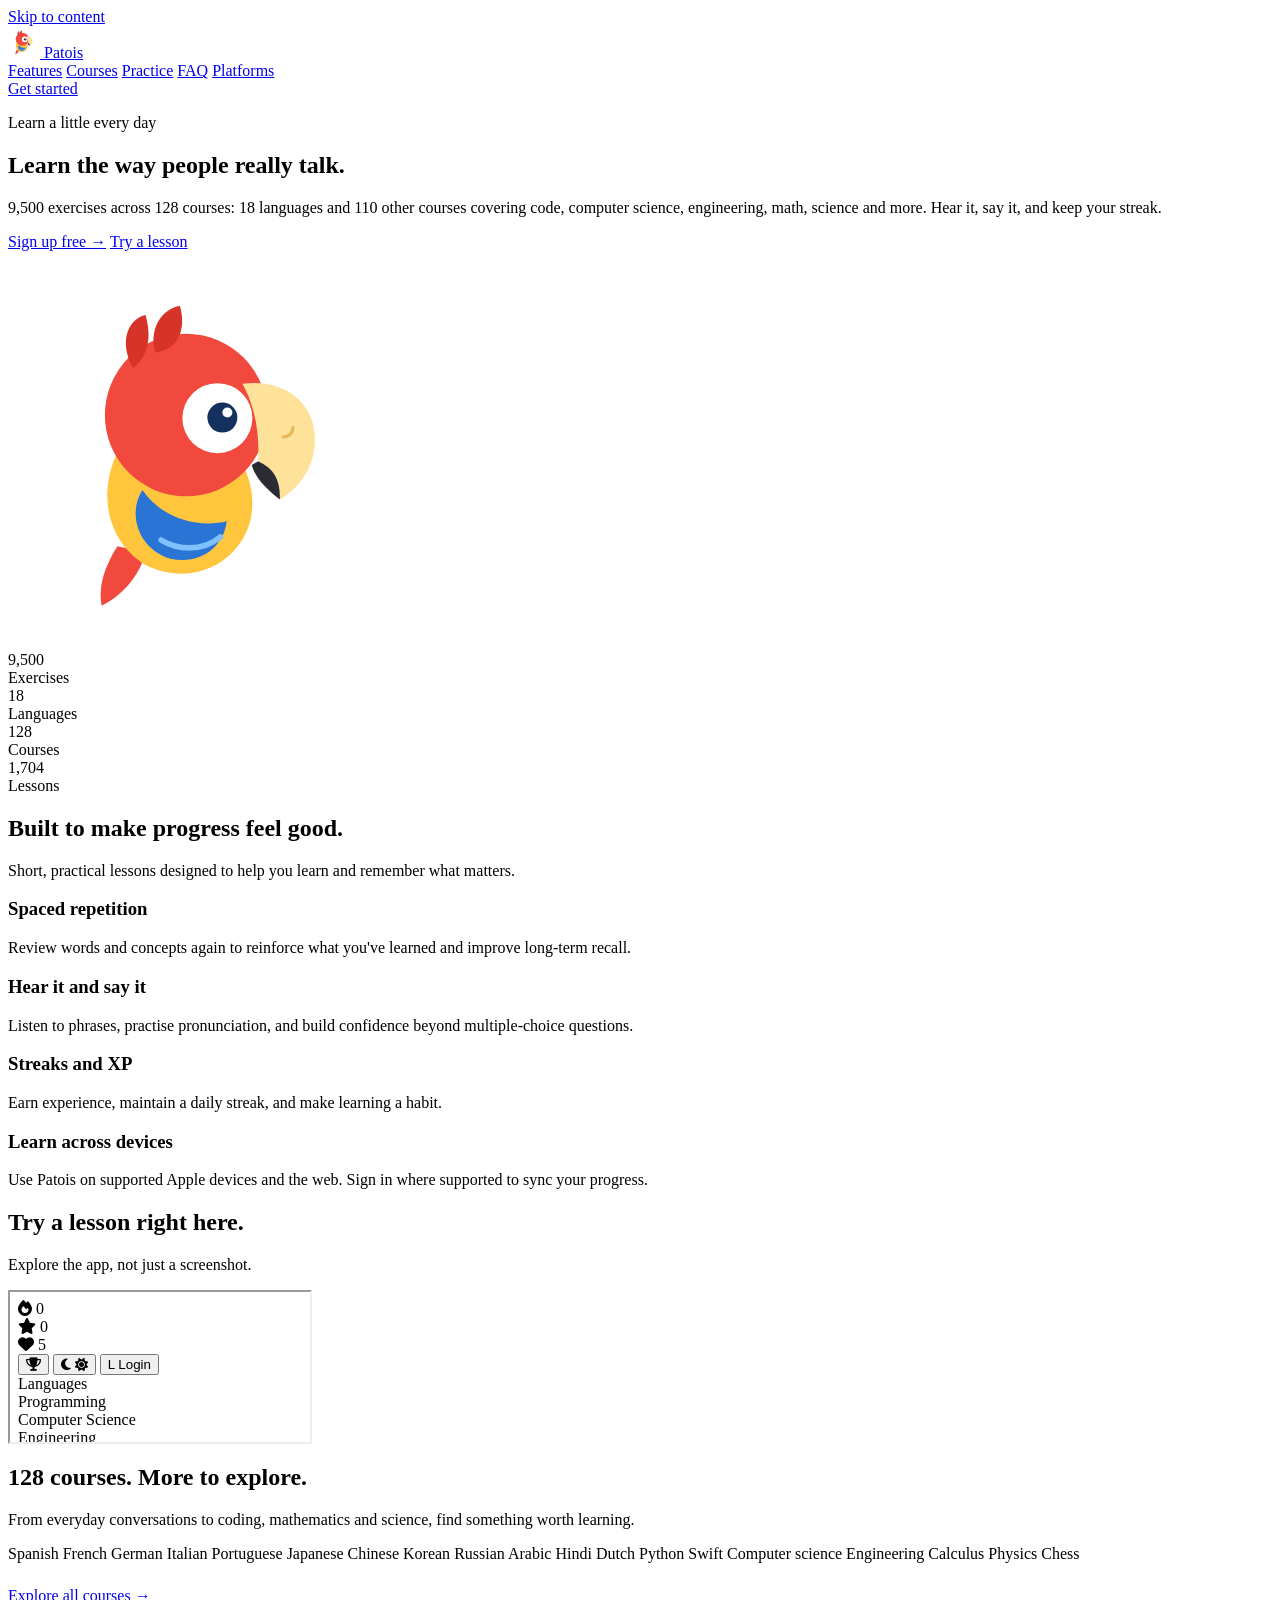
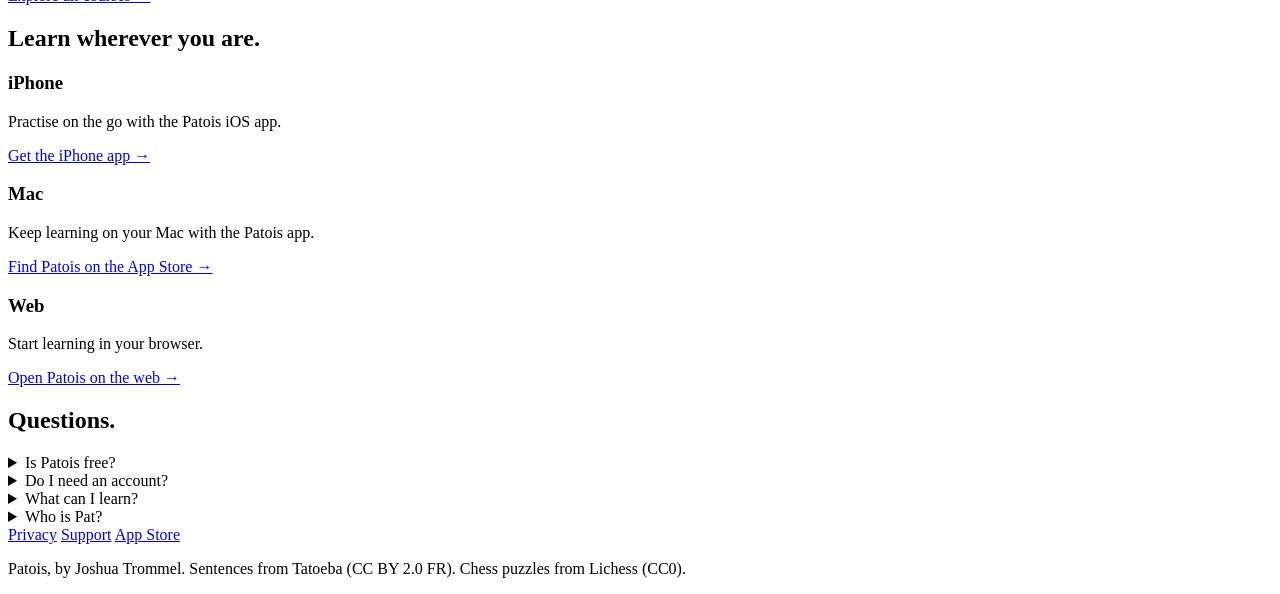
==== index.html @ f5edba98 "Merge branch 'main' into fix/landing-course-count" ====
<body>
<a href="#main" class="skip-link">Skip to content</a>

<header>
  <div class="wrap bar">
    <a class="logo" href="/" aria-label="Patois home">
      <img src="/assets/pat.svg" alt="" width="32" height="32">
      Patois
    </a>

    <nav aria-label="Main navigation">
      <a href="#features">Features</a>
      <a href="#courses">Courses</a>
      <a href="#try">Practice</a>
      <a href="#faq">FAQ</a>
      <a href="#platforms">Platforms</a>
    </nav>

    <a class="btn primary" href="/app/">Get started</a>
  </div>
</header>

<main class="wrap">
  <section class="hero" id="main" tabindex="-1">
    <div>
      <p class="eyebrow">Learn a little every day</p>
      <h1>Learn the way people really talk.</h1>
      <p class="lead">
        9,500 exercises across 128 courses: 18 languages and
        110 other courses covering code, computer science,
        engineering, math, science and more.
        Hear it, say it, and keep your streak.
      </p>

      <div class="actions">
        <a class="btn primary" href="/app/">Sign up free &rarr;</a>
        <a class="btn ghost" href="#try">Try a lesson</a>
      </div>
    </div>

    <img
      class="pat"
      src="/assets/pat.svg"
      alt="Pat, the Patois macaw"
      width="400"
      height="400"
      fetchpriority="high"
    >
  </section>

  <section class="stats" aria-label="Patois by the numbers">
    <div class="stat">
      <div class="stat-num">9,500</div>
      <div class="stat-label">Exercises</div>
    </div>
    <div class="stat">
      <div class="stat-num">18</div>
      <div class="stat-label">Languages</div>
    </div>
    <div class="stat">
      <div class="stat-num">128</div>
      <div class="stat-label">Courses</div>
    </div>
    <div class="stat">
      <div class="stat-num">1,704</div>
      <div class="stat-label">Lessons</div>
    </div>
  </section>

  <section id="features">
    <h2>Built to make progress feel good.</h2>
    <p class="lead">
      Short, practical lessons designed to help you learn
      and remember what matters.
    </p>

    <div class="grid">
      <article class="card">
        <h3>Spaced repetition</h3>
        <p>
          Review words and concepts again to reinforce what
          you've learned and improve long-term recall.
        </p>
      </article>

      <article class="card">
        <h3>Hear it and say it</h3>
        <p>
          Listen to phrases, practise pronunciation, and
          build confidence beyond multiple-choice questions.
        </p>
      </article>

      <article class="card">
        <h3>Streaks and XP</h3>
        <p>
          Earn experience, maintain a daily streak, and
          make learning a habit.
        </p>
      </article>

      <article class="card">
        <h3>Learn across devices</h3>
        <p>
          Use Patois on supported Apple devices and the web.
          Sign in where supported to sync your progress.
        </p>
      </article>
    </div>
  </section>

  <section id="try">
    <h2>Try a lesson right here.</h2>
    <p class="lead">Explore the app, not just a screenshot.</p>

    <div class="app">
      <iframe
        src="/app/?embed"
        title="Interactive Patois app demo"
        loading="lazy"
      ></iframe>
    </div>
  </section>

  <section id="courses">
    <h2>128 courses. More to explore.</h2>
    <p class="lead">
      From everyday conversations to coding, mathematics
      and science, find something worth learning.
    </p>

    <div class="tags">
      <span>Spanish</span>
      <span>French</span>
      <span>German</span>
      <span>Italian</span>
      <span>Portuguese</span>
      <span>Japanese</span>
      <span>Chinese</span>
      <span>Korean</span>
      <span>Russian</span>
      <span>Arabic</span>
      <span>Hindi</span>
      <span>Dutch</span>
      <span>Python</span>
      <span>Swift</span>
      <span>Computer science</span>
      <span>Engineering</span>
      <span>Calculus</span>
      <span>Physics</span>
      <span>Chess</span>
    </div>

    <p style="margin-top: 24px">
      <a class="btn primary" href="/app/">Explore all courses &rarr;</a>
    </p>
  </section>

  <section id="platforms">
    <h2>Learn wherever you are.</h2>
    <div class="grid">
      <article class="card">
        <h3>iPhone</h3>
        <p>Practise on the go with the Patois iOS app.</p>
        <p style="margin-top: 12px">
          <a href="https://apps.apple.com/app/id6783501611">
            Get the iPhone app &rarr;
          </a>
        </p>
      </article>

      <article class="card">
        <h3>Mac</h3>
        <p>Keep learning on your Mac with the Patois app.</p>
        <p style="margin-top: 12px">
          <a href="https://apps.apple.com/app/id6783501611">
            Find Patois on the App Store &rarr;
          </a>
        </p>
      </article>

      <article class="card">
        <h3>Web</h3>
        <p>Start learning in your browser.</p>
        <p style="margin-top: 12px">
          <a href="/app/">Open Patois on the web &rarr;</a>
        </p>
      </article>
    </div>
  </section>

  <section id="faq">
    <h2>Questions.</h2>

    <details>
      <summary>Is Patois free?</summary>
      <p>
        Patois is presented as free to use. Check the app
        for current account and feature requirements.
      </p>
    </details>

    <details>
      <summary>Do I need an account?</summary>
      <p>
        Account requirements can differ between the web and
        native apps. Open your preferred version to get started.
      </p>
    </details>

    <details>
      <summary>What can I learn?</summary>
      <p>
        Patois offers language learning alongside courses
        in areas such as programming, computer science,
        engineering, mathematics and science.
      </p>
    </details>

    <details>
      <summary>Who is Pat?</summary>
      <p>
        Pat is the Patois macaw, the friendly mascot that
        accompanies your learning journey.
      </p>
    </details>
  </section>
</main>

<footer>
  <div class="wrap">
    <a href="/privacy.html">Privacy</a>
    <a href="/support.html">Support</a>
    <a href="https://apps.apple.com/app/id6783501611">App Store</a>

    <p>
      Patois, by Joshua Trommel. Sentences from Tatoeba
      (CC BY 2.0 FR). Chess puzzles from Lichess (CC0).
    </p>
  </div>
</footer>
</body>
</html>
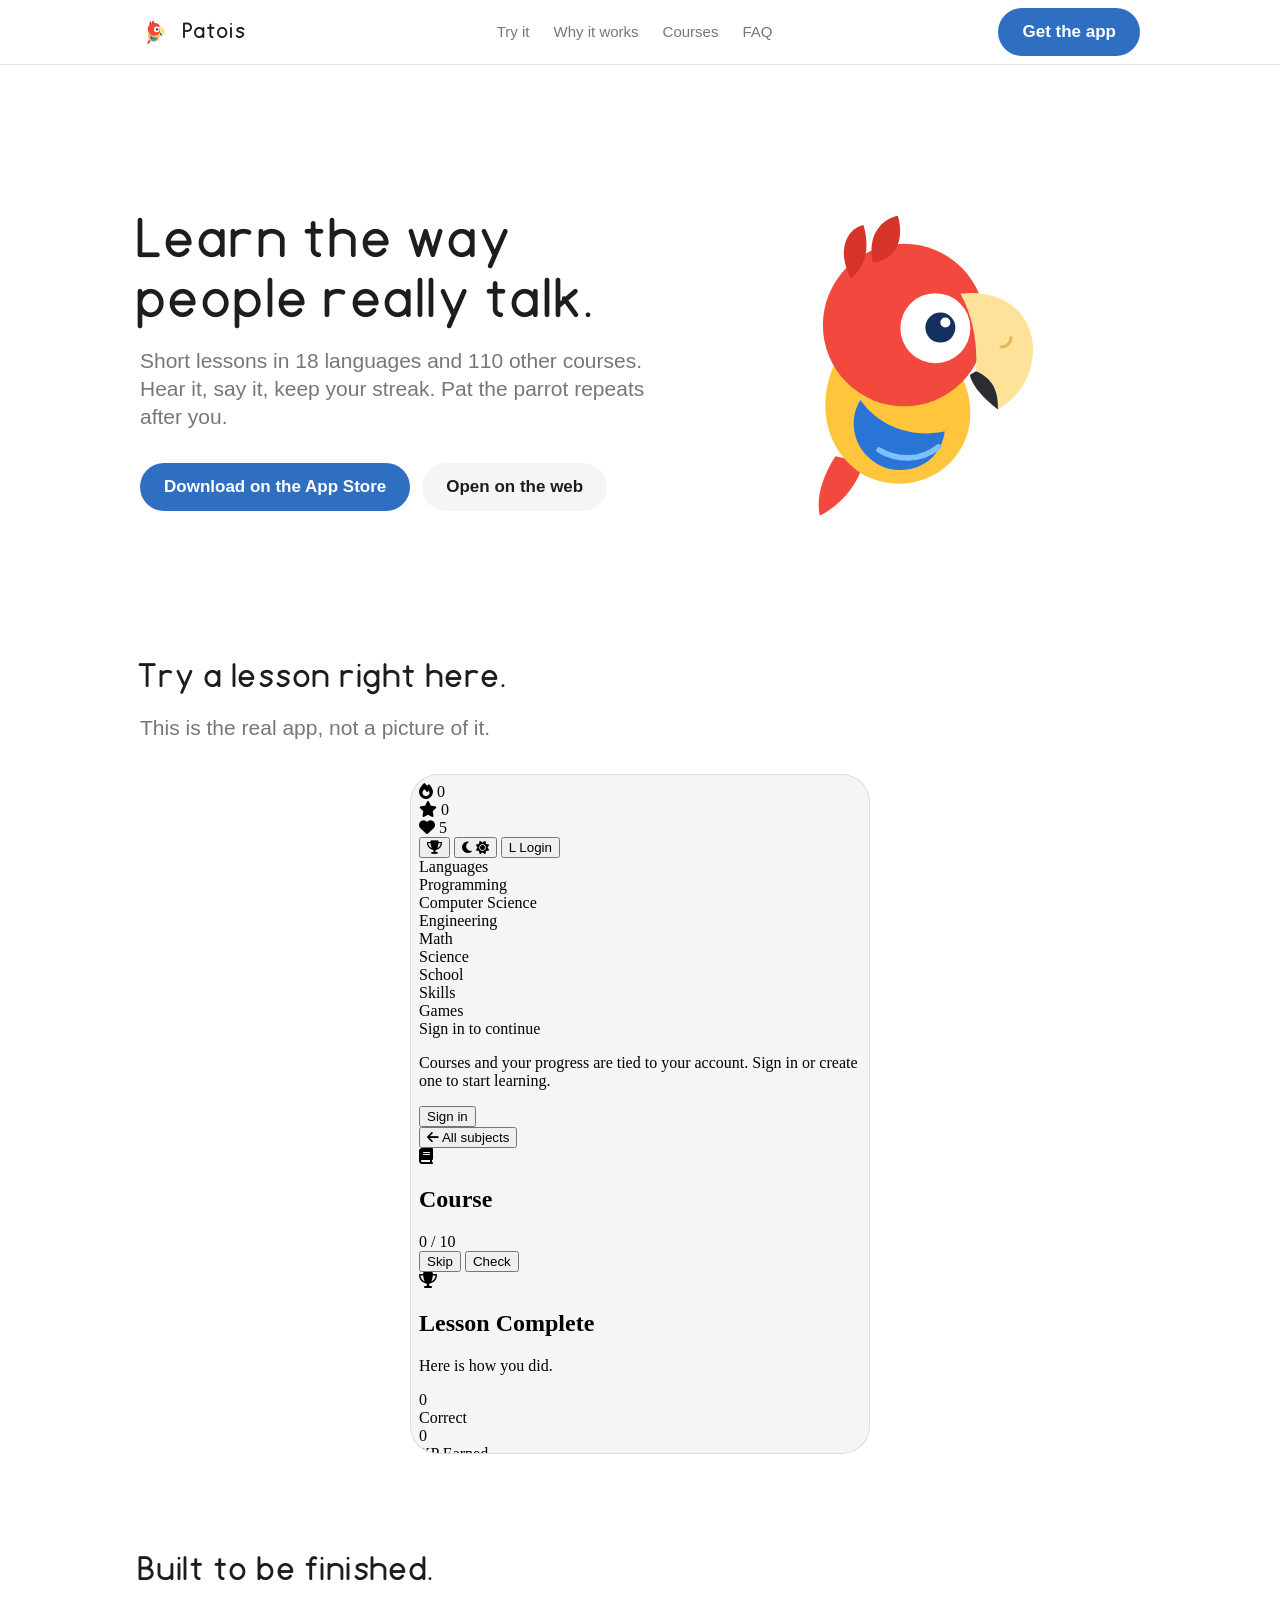
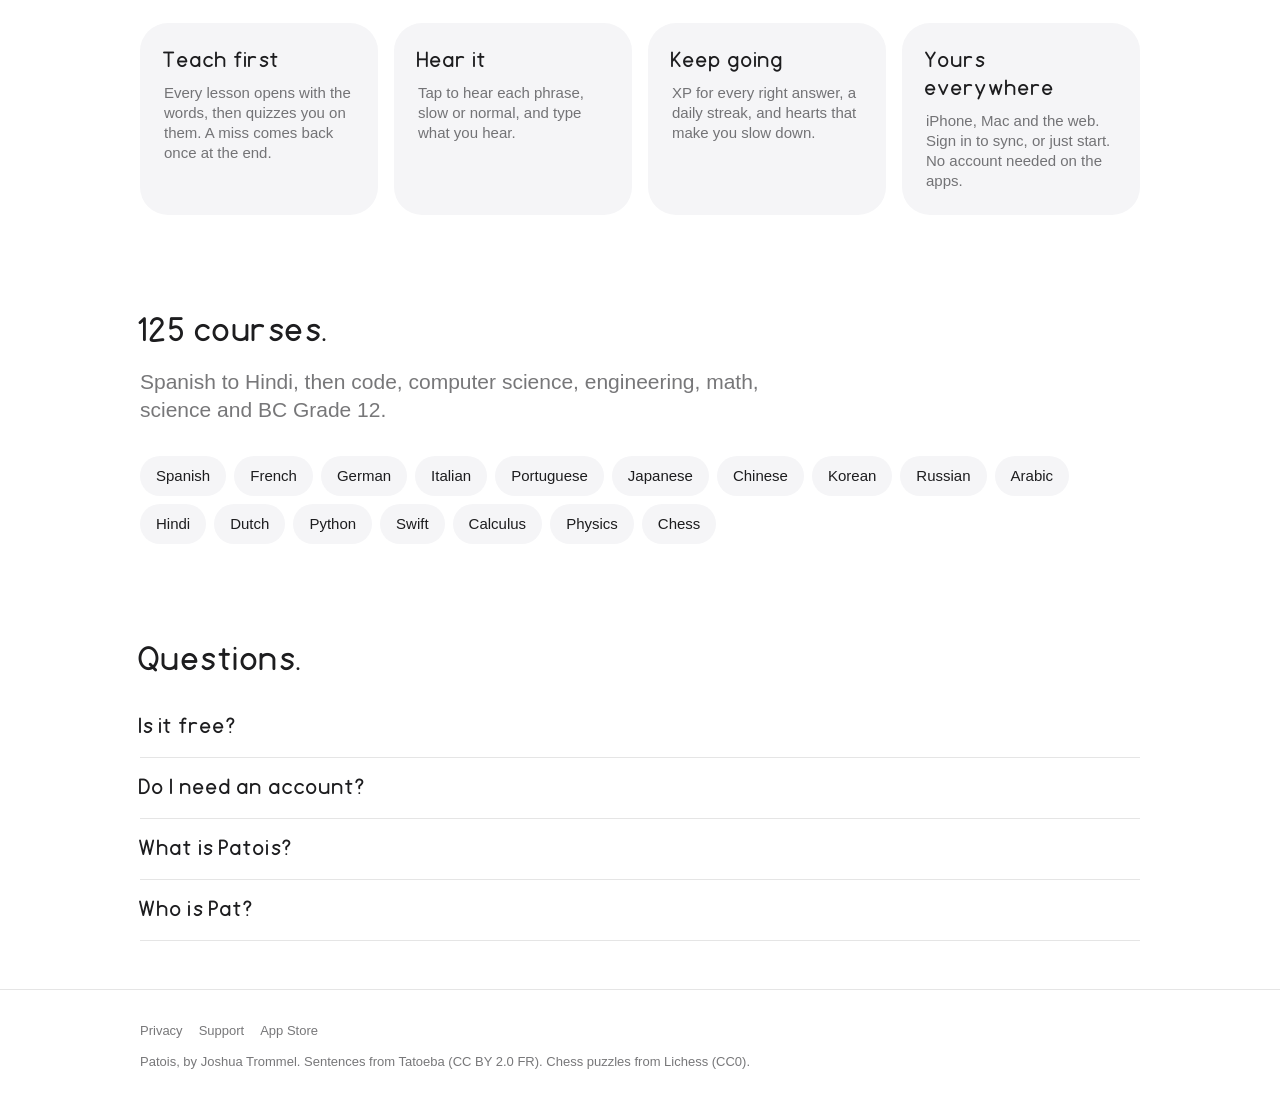
==== commit 5e974790: "Use the measured course count (125) on the landing and docs Co-Authored-By: Claude Opus 5.5 <noreply" ====
--- a/index.html
+++ b/index.html
@@ -1,244 +1,120 @@
-
+<!doctype html>
+<html lang="en">
+<head>
+<meta charset="utf-8">
+<meta name="viewport" content="width=device-width, initial-scale=1">
+<title>Patois: learn the way people really talk</title>
+<meta name="description" content="Short lessons in 18 languages and 110 other courses. Hear it, say it, keep your streak. Free on iPhone, Mac and the web.">
+<meta property="og:title" content="Patois">
+<meta property="og:description" content="Learn the way people really talk. Free on iPhone, Mac and the web.">
+<meta property="og:image" content="https://patois.jaybulb.com/assets/og-image.jpg">
+<link rel="icon" href="/assets/pat.svg">
+<link rel="apple-touch-icon" href="/apple-touch-icon.png">
+<link rel="manifest" href="/manifest.json">
+<link rel="preload" href="/assets/fonts/PatoisSans-Regular.otf" as="font" type="font/otf" crossorigin>
+<style>
+@font-face { font-family: "Patois Sans"; src: url("/assets/fonts/PatoisSans-Regular.otf") format("opentype"); font-display: swap; }
+:root {
+  --accent: #2E6FC2; --accent-soft: #6FB0F0;
+  --bg: #fff; --surface: #f5f5f7; --text: #1d1d1f; --muted: rgba(29,29,31,.6); --line: rgba(0,0,0,.1);
+  --s1: 4px; --s2: 8px; --s3: 12px; --s4: 16px; --s5: 24px; --s6: 32px; --s7: 48px; --s8: 96px;
+  --display: "Patois Sans", -apple-system, BlinkMacSystemFont, "SF Pro Text", Lato, "Helvetica Neue", Helvetica, Arial, sans-serif;
+  --body: -apple-system, BlinkMacSystemFont, "SF Pro Text", Lato, "Helvetica Neue", Helvetica, Arial, sans-serif;
+}
+@media (prefers-color-scheme: dark) { :root { --bg: #000; --surface: #1c1c1e; --text: #f5f5f7; --muted: rgba(245,245,247,.6); --line: rgba(255,255,255,.14); --accent: #6FB0F0; } }
+* { box-sizing: border-box; }
+html { scroll-behavior: smooth; }
+body { margin: 0; background: var(--bg); color: var(--text); font: 17px/24px var(--body); -webkit-font-smoothing: antialiased; }
+a { color: var(--accent); text-decoration: none; }
+.wrap { max-width: 1040px; margin: 0 auto; padding: 0 20px; }
+header { position: sticky; top: 0; z-index: 5; background: color-mix(in srgb, var(--bg) 82%, transparent); backdrop-filter: blur(20px) saturate(180%); border-bottom: 1px solid var(--line); }
+.bar { display: flex; align-items: center; justify-content: space-between; height: 64px; }
+.logo { letter-spacing: -.04em; display: flex; align-items: center; gap: var(--s3); font: 22px/28px var(--display); color: var(--text); }
+.logo img { width: 32px; height: 32px; }
+nav a { color: var(--muted); margin-left: var(--s5); font-size: 15px; }
+.btn { display: inline-flex; align-items: center; justify-content: center; height: 48px; padding: 0 var(--s5); border-radius: 999px; font-weight: 600; transition: transform .2s ease, background .2s ease; }
+.btn:hover { transform: translateY(-1px); }
+.btn.primary { background: var(--accent); color: #fff; }
+.btn.ghost { background: var(--surface); color: var(--text); }
+.hero { display: grid; grid-template-columns: minmax(0,1.1fr) minmax(0,.9fr); gap: var(--s7); align-items: center; padding: var(--s8) 0 var(--s7); }
+h1 { font: 56px/60px var(--display); letter-spacing: -.045em; margin: 0 0 var(--s4); }
+h2 { font: 34px/41px var(--display); letter-spacing: -.045em; margin: 0 0 var(--s4); }
+.lead { font-size: 21px; line-height: 28px; color: var(--muted); margin: 0 0 var(--s6); max-width: 30em; }
+.actions { display: flex; gap: var(--s3); flex-wrap: wrap; }
+.pat { width: 100%; max-width: 400px; justify-self: center; animation: bob 4s ease-in-out infinite; }
+@keyframes bob { 50% { transform: translateY(-12px) rotate(-2deg); } }
+section { padding: var(--s7) 0; }
+.app { width: 100%; background: var(--surface); border-radius: 28px; overflow: hidden; height: 680px; max-width: 460px; margin: var(--s6) auto 0; border: 1px solid var(--line); }
+.app iframe { width: 100%; height: 100%; border: 0; display: block; }
+.grid { display: grid; grid-template-columns: repeat(auto-fit, minmax(220px, 1fr)); gap: var(--s4); margin-top: var(--s6); }
+.card { background: var(--surface); border-radius: 28px; padding: var(--s5); }
+.card h3 { font: 22px/28px var(--display); letter-spacing: -.04em; margin: 0 0 var(--s2); }
+.card p { margin: 0; color: var(--muted); font-size: 15px; line-height: 20px; }
+.tags { display: flex; flex-wrap: wrap; gap: var(--s2); margin-top: var(--s5); }
+.tags span { background: var(--surface); border-radius: 999px; padding: var(--s2) var(--s4); font-size: 15px; }
+details { border-bottom: 1px solid var(--line); padding: var(--s4) 0; }
+summary { cursor: pointer; font: 22px/28px var(--display); letter-spacing: -.04em; list-style: none; }
+details p { color: var(--muted); margin: var(--s2) 0 0; }
+footer { border-top: 1px solid var(--line); padding: var(--s6) 0; color: var(--muted); font-size: 13px; line-height: 18px; }
+footer a { color: var(--muted); margin-right: var(--s4); }
+@media (max-width: 760px) { .hero { grid-template-columns: minmax(0,1fr); padding-top: var(--s7); } h1 { font-size: 40px; line-height: 44px; } nav { display: none; } .pat { max-width: 200px; order: -1; margin: -16px auto -32px; } .hero { padding-top: var(--s5); gap: var(--s4); } }
+@media (prefers-reduced-motion: reduce) { .pat { animation: none; } .btn { transition: none; } }
+</style>
+</head>
 <body>
-<a href="#main" class="skip-link">Skip to content</a>
-
-<header>
-  <div class="wrap bar">
-    <a class="logo" href="/" aria-label="Patois home">
-      <img src="/assets/pat.svg" alt="" width="32" height="32">
-      Patois
-    </a>
-
-    <nav aria-label="Main navigation">
-      <a href="#features">Features</a>
-      <a href="#courses">Courses</a>
-      <a href="#try">Practice</a>
-      <a href="#faq">FAQ</a>
-      <a href="#platforms">Platforms</a>
-    </nav>
-
-    <a class="btn primary" href="/app/">Get started</a>
-  </div>
-</header>
+<header><div class="wrap bar">
+  <a class="logo" href="/"><img src="/assets/pat.svg" alt="" width="32" height="32">Patois</a>
+  <nav><a href="#try">Try it</a><a href="#why">Why it works</a><a href="#courses">Courses</a><a href="#faq">FAQ</a></nav>
+  <a class="btn primary" href="https://apps.apple.com/app/id6783501611">Get the app</a>
+</div></header>
 
 <main class="wrap">
-  <section class="hero" id="main" tabindex="-1">
+  <div class="hero">
     <div>
-      <p class="eyebrow">Learn a little every day</p>
       <h1>Learn the way people really talk.</h1>
-      <p class="lead">
-        9,500 exercises across 128 courses: 18 languages and
-        110 other courses covering code, computer science,
-        engineering, math, science and more.
-        Hear it, say it, and keep your streak.
-      </p>
-
+      <p class="lead">Short lessons in 18 languages and 110 other courses. Hear it, say it, keep your streak. Pat the parrot repeats after you.</p>
       <div class="actions">
-        <a class="btn primary" href="/app/">Sign up free &rarr;</a>
-        <a class="btn ghost" href="#try">Try a lesson</a>
+        <a class="btn primary" href="https://apps.apple.com/app/id6783501611">Download on the App Store</a>
+        <a class="btn ghost" href="/app/">Open on the web</a>
       </div>
     </div>
-
-    <img
-      class="pat"
-      src="/assets/pat.svg"
-      alt="Pat, the Patois macaw"
-      width="400"
-      height="400"
-      fetchpriority="high"
-    >
-  </section>
-
-  <section class="stats" aria-label="Patois by the numbers">
-    <div class="stat">
-      <div class="stat-num">9,500</div>
-      <div class="stat-label">Exercises</div>
-    </div>
-    <div class="stat">
-      <div class="stat-num">18</div>
-      <div class="stat-label">Languages</div>
-    </div>
-    <div class="stat">
-      <div class="stat-num">128</div>
-      <div class="stat-label">Courses</div>
-    </div>
-    <div class="stat">
-      <div class="stat-num">1,704</div>
-      <div class="stat-label">Lessons</div>
-    </div>
-  </section>
-
-  <section id="features">
-    <h2>Built to make progress feel good.</h2>
-    <p class="lead">
-      Short, practical lessons designed to help you learn
-      and remember what matters.
-    </p>
-
-    <div class="grid">
-      <article class="card">
-        <h3>Spaced repetition</h3>
-        <p>
-          Review words and concepts again to reinforce what
-          you've learned and improve long-term recall.
-        </p>
-      </article>
-
-      <article class="card">
-        <h3>Hear it and say it</h3>
-        <p>
-          Listen to phrases, practise pronunciation, and
-          build confidence beyond multiple-choice questions.
-        </p>
-      </article>
-
-      <article class="card">
-        <h3>Streaks and XP</h3>
-        <p>
-          Earn experience, maintain a daily streak, and
-          make learning a habit.
-        </p>
-      </article>
-
-      <article class="card">
-        <h3>Learn across devices</h3>
-        <p>
-          Use Patois on supported Apple devices and the web.
-          Sign in where supported to sync your progress.
-        </p>
-      </article>
-    </div>
-  </section>
+    <img class="pat" src="/assets/pat.svg" alt="Pat, the Patois macaw" width="400" height="400">
+  </div>
 
   <section id="try">
     <h2>Try a lesson right here.</h2>
-    <p class="lead">Explore the app, not just a screenshot.</p>
+    <p class="lead">This is the real app, not a picture of it.</p>
+    <div class="app"><iframe src="/app/?embed" title="Patois app" loading="lazy"></iframe></div>
+  </section>
 
-    <div class="app">
-      <iframe
-        src="/app/?embed"
-        title="Interactive Patois app demo"
-        loading="lazy"
-      ></iframe>
+  <section id="why">
+    <h2>Built to be finished.</h2>
+    <div class="grid">
+      <div class="card"><h3>Teach first</h3><p>Every lesson opens with the words, then quizzes you on them. A miss comes back once at the end.</p></div>
+      <div class="card"><h3>Hear it</h3><p>Tap to hear each phrase, slow or normal, and type what you hear.</p></div>
+      <div class="card"><h3>Keep going</h3><p>XP for every right answer, a daily streak, and hearts that make you slow down.</p></div>
+      <div class="card"><h3>Yours everywhere</h3><p>iPhone, Mac and the web. Sign in to sync, or just start. No account needed on the apps.</p></div>
     </div>
   </section>
 
   <section id="courses">
-    <h2>128 courses. More to explore.</h2>
-    <p class="lead">
-      From everyday conversations to coding, mathematics
-      and science, find something worth learning.
-    </p>
-
-    <div class="tags">
-      <span>Spanish</span>
-      <span>French</span>
-      <span>German</span>
-      <span>Italian</span>
-      <span>Portuguese</span>
-      <span>Japanese</span>
-      <span>Chinese</span>
-      <span>Korean</span>
-      <span>Russian</span>
-      <span>Arabic</span>
-      <span>Hindi</span>
-      <span>Dutch</span>
-      <span>Python</span>
-      <span>Swift</span>
-      <span>Computer science</span>
-      <span>Engineering</span>
-      <span>Calculus</span>
-      <span>Physics</span>
-      <span>Chess</span>
-    </div>
-
-    <p style="margin-top: 24px">
-      <a class="btn primary" href="/app/">Explore all courses &rarr;</a>
-    </p>
-  </section>
-
-  <section id="platforms">
-    <h2>Learn wherever you are.</h2>
-    <div class="grid">
-      <article class="card">
-        <h3>iPhone</h3>
-        <p>Practise on the go with the Patois iOS app.</p>
-        <p style="margin-top: 12px">
-          <a href="https://apps.apple.com/app/id6783501611">
-            Get the iPhone app &rarr;
-          </a>
-        </p>
-      </article>
-
-      <article class="card">
-        <h3>Mac</h3>
-        <p>Keep learning on your Mac with the Patois app.</p>
-        <p style="margin-top: 12px">
-          <a href="https://apps.apple.com/app/id6783501611">
-            Find Patois on the App Store &rarr;
-          </a>
-        </p>
-      </article>
-
-      <article class="card">
-        <h3>Web</h3>
-        <p>Start learning in your browser.</p>
-        <p style="margin-top: 12px">
-          <a href="/app/">Open Patois on the web &rarr;</a>
-        </p>
-      </article>
-    </div>
+    <h2>125 courses.</h2>
+    <p class="lead">Spanish to Hindi, then code, computer science, engineering, math, science and BC Grade 12.</p>
+    <div class="tags"><span>Spanish</span><span>French</span><span>German</span><span>Italian</span><span>Portuguese</span><span>Japanese</span><span>Chinese</span><span>Korean</span><span>Russian</span><span>Arabic</span><span>Hindi</span><span>Dutch</span><span>Python</span><span>Swift</span><span>Calculus</span><span>Physics</span><span>Chess</span></div>
   </section>
 
   <section id="faq">
     <h2>Questions.</h2>
-
-    <details>
-      <summary>Is Patois free?</summary>
-      <p>
-        Patois is presented as free to use. Check the app
-        for current account and feature requirements.
-      </p>
-    </details>
-
-    <details>
-      <summary>Do I need an account?</summary>
-      <p>
-        Account requirements can differ between the web and
-        native apps. Open your preferred version to get started.
-      </p>
-    </details>
-
-    <details>
-      <summary>What can I learn?</summary>
-      <p>
-        Patois offers language learning alongside courses
-        in areas such as programming, computer science,
-        engineering, mathematics and science.
-      </p>
-    </details>
-
-    <details>
-      <summary>Who is Pat?</summary>
-      <p>
-        Pat is the Patois macaw, the friendly mascot that
-        accompanies your learning journey.
-      </p>
-    </details>
+    <details><summary>Is it free?</summary><p>Yes. An account keeps your streak, XP and review queue in sync across devices.</p></details>
+    <details><summary>Do I need an account?</summary><p>Not on iPhone or Mac. The web app asks you to sign in with email, Apple or Google.</p></details>
+    <details><summary>What is Patois?</summary><p>The way a place really talks at home, rather than the textbook version. That is how the lessons are written.</p></details>
+    <details><summary>Who is Pat?</summary><p>A scarlet macaw. Parrots learn by repeating what they hear, and so do you.</p></details>
   </section>
 </main>
 
-<footer>
-  <div class="wrap">
-    <a href="/privacy.html">Privacy</a>
-    <a href="/support.html">Support</a>
-    <a href="https://apps.apple.com/app/id6783501611">App Store</a>
-
-    <p>
-      Patois, by Joshua Trommel. Sentences from Tatoeba
-      (CC BY 2.0 FR). Chess puzzles from Lichess (CC0).
-    </p>
-  </div>
-</footer>
+<footer><div class="wrap">
+  <a href="/privacy.html">Privacy</a><a href="/support.html">Support</a><a href="https://apps.apple.com/app/id6783501611">App Store</a>
+  <p>Patois, by Joshua Trommel. Sentences from Tatoeba (CC BY 2.0 FR). Chess puzzles from Lichess (CC0).</p>
+</div></footer>
 </body>
 </html>
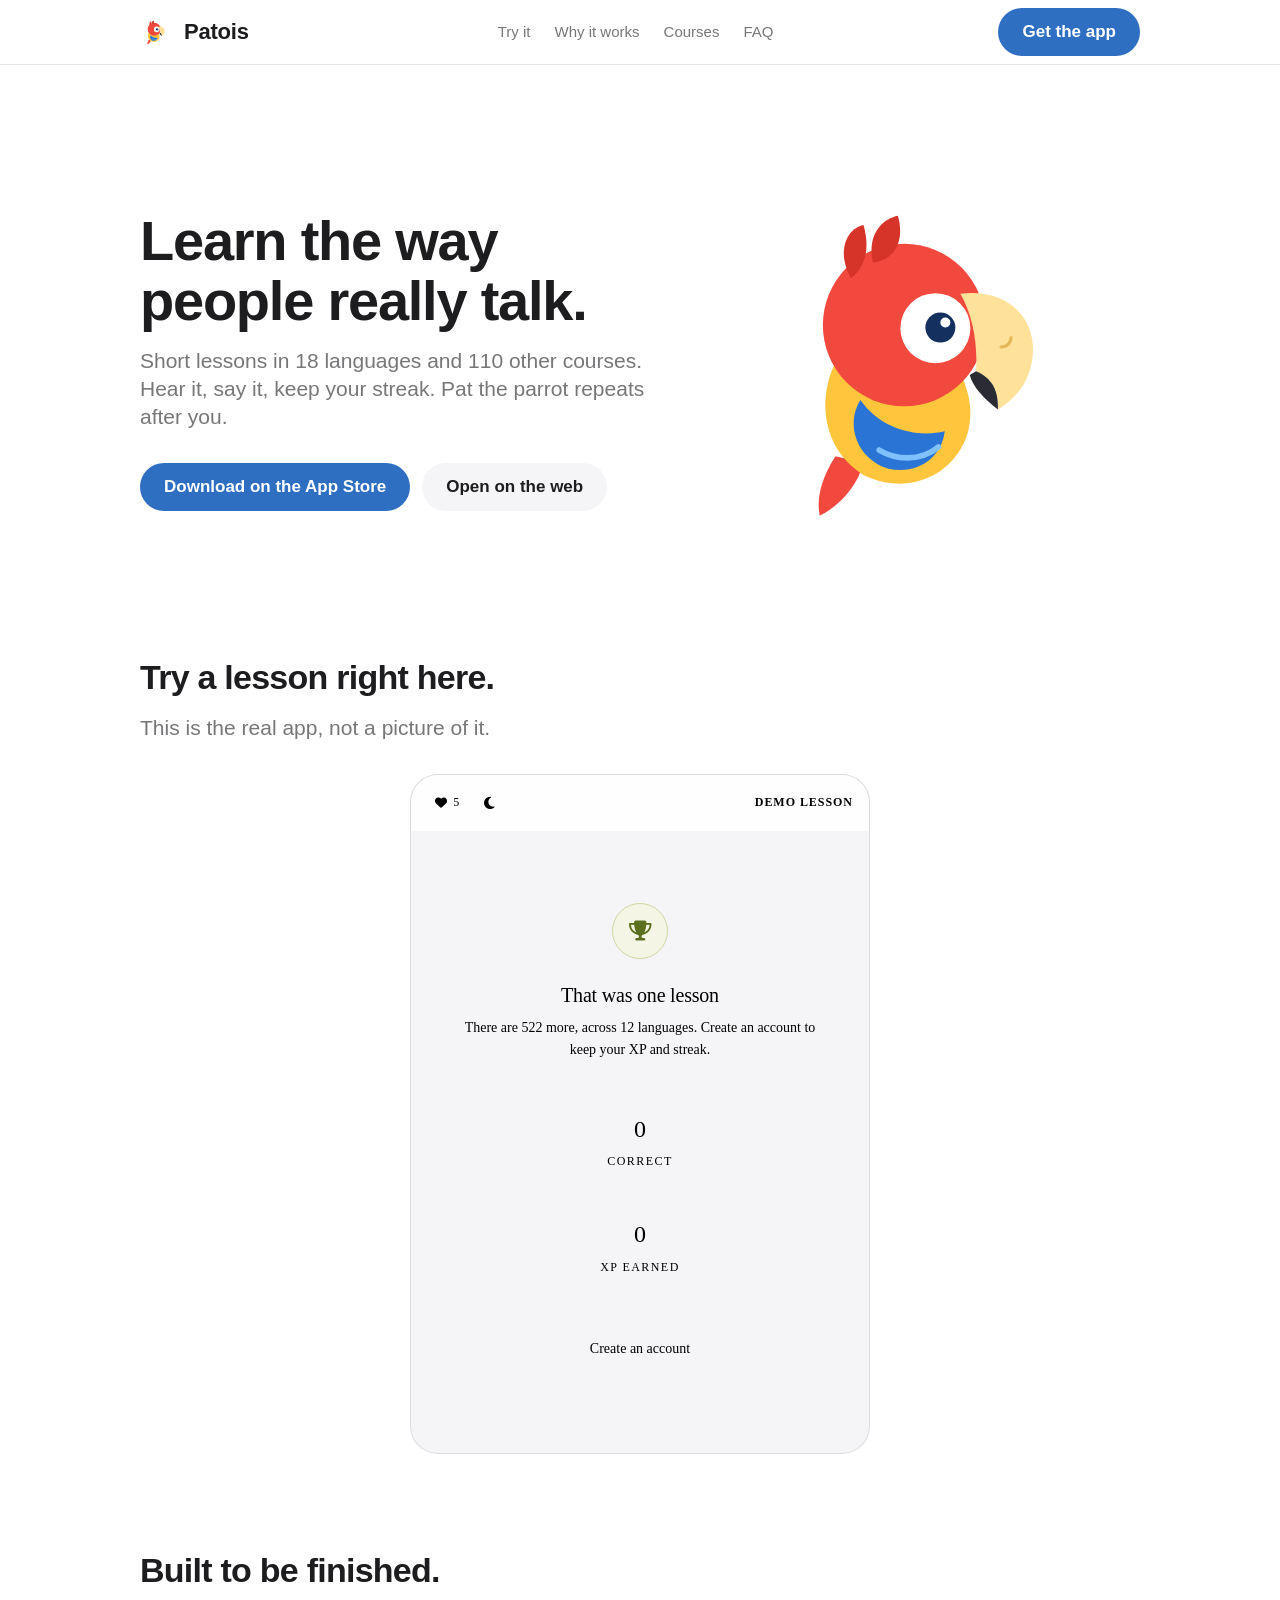
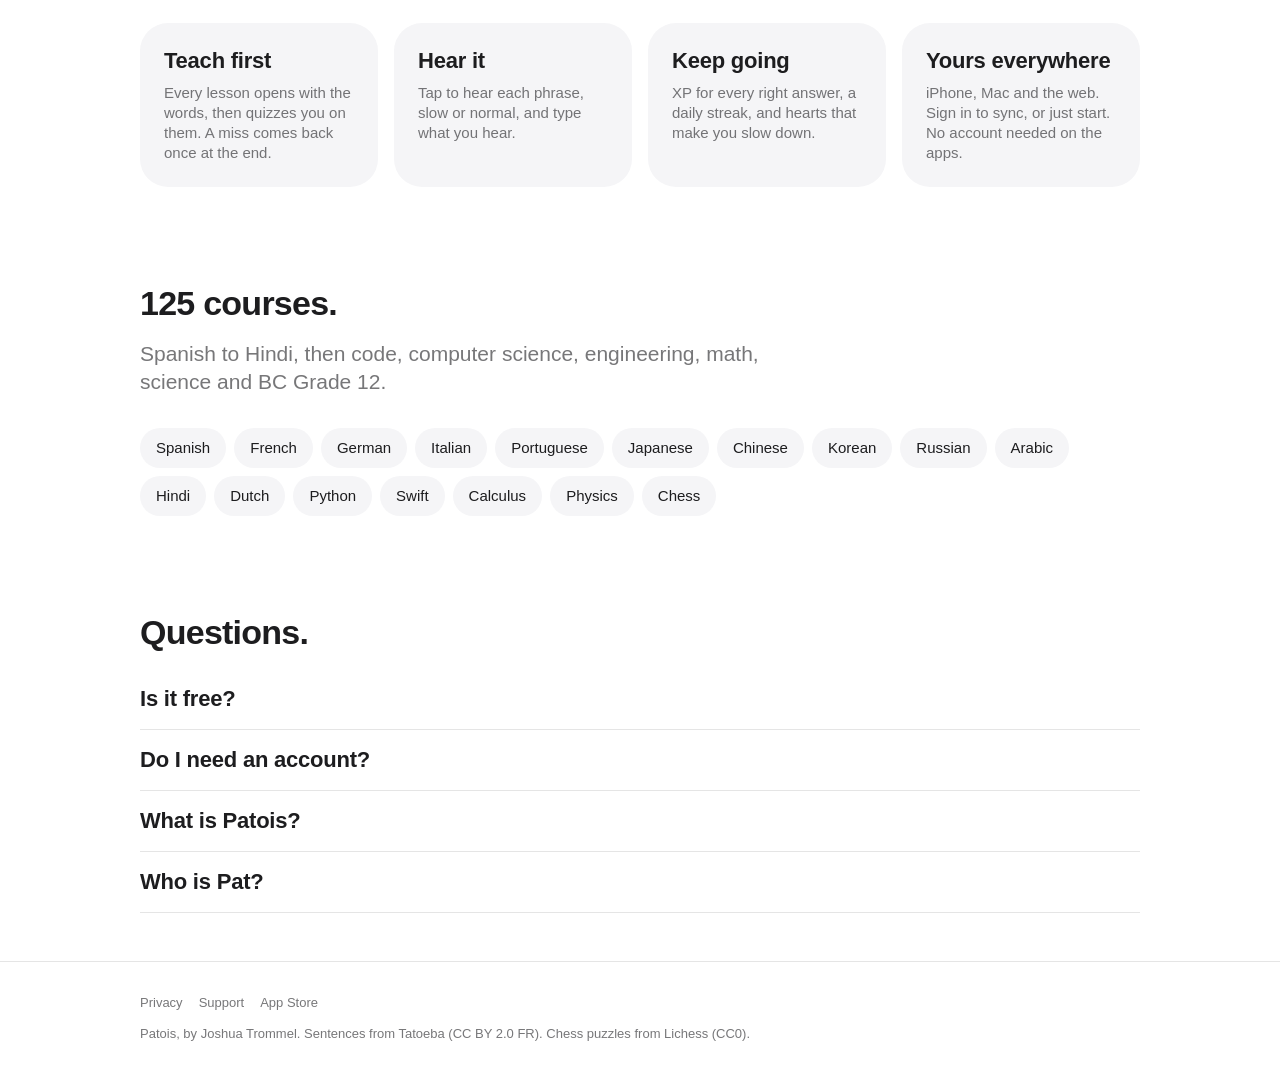
==== commit 9c2f4f65: "Patois UI rehaul: system font only, live demo embed, Pat logo, one radius set, fresh README shots Co" ====
--- a/index.html
+++ b/index.html
@@ -11,15 +11,13 @@
 <link rel="icon" href="/assets/pat.svg">
 <link rel="apple-touch-icon" href="/apple-touch-icon.png">
 <link rel="manifest" href="/manifest.json">
-<link rel="preload" href="/assets/fonts/PatoisSans-Regular.otf" as="font" type="font/otf" crossorigin>
 <style>
-@font-face { font-family: "Patois Sans"; src: url("/assets/fonts/PatoisSans-Regular.otf") format("opentype"); font-display: swap; }
 :root {
   --accent: #2E6FC2; --accent-soft: #6FB0F0;
   --bg: #fff; --surface: #f5f5f7; --text: #1d1d1f; --muted: rgba(29,29,31,.6); --line: rgba(0,0,0,.1);
   --s1: 4px; --s2: 8px; --s3: 12px; --s4: 16px; --s5: 24px; --s6: 32px; --s7: 48px; --s8: 96px;
-  --display: "Patois Sans", -apple-system, BlinkMacSystemFont, "SF Pro Text", Lato, "Helvetica Neue", Helvetica, Arial, sans-serif;
-  --body: -apple-system, BlinkMacSystemFont, "SF Pro Text", Lato, "Helvetica Neue", Helvetica, Arial, sans-serif;
+  --body: -apple-system, BlinkMacSystemFont, "SF Pro Text", "Helvetica Neue", Helvetica, Arial, sans-serif;
+  --display: var(--body);
 }
 @media (prefers-color-scheme: dark) { :root { --bg: #000; --surface: #1c1c1e; --text: #f5f5f7; --muted: rgba(245,245,247,.6); --line: rgba(255,255,255,.14); --accent: #6FB0F0; } }
 * { box-sizing: border-box; }
@@ -59,6 +57,8 @@
 footer a { color: var(--muted); margin-right: var(--s4); }
 @media (max-width: 760px) { .hero { grid-template-columns: minmax(0,1fr); padding-top: var(--s7); } h1 { font-size: 40px; line-height: 44px; } nav { display: none; } .pat { max-width: 200px; order: -1; margin: -16px auto -32px; } .hero { padding-top: var(--s5); gap: var(--s4); } }
 @media (prefers-reduced-motion: reduce) { .pat { animation: none; } .btn { transition: none; } }
+h1, h2 { font-weight: 700; letter-spacing: -.022em; }
+.logo, .card h3, summary { font-weight: 600; letter-spacing: -.01em; }
 </style>
 </head>
 <body>
@@ -84,7 +84,7 @@
   <section id="try">
     <h2>Try a lesson right here.</h2>
     <p class="lead">This is the real app, not a picture of it.</p>
-    <div class="app"><iframe src="/app/?embed" title="Patois app" loading="lazy"></iframe></div>
+    <div class="app"><iframe src="/app/?demo" title="Patois app" loading="lazy"></iframe></div>
   </section>
 
   <section id="why">
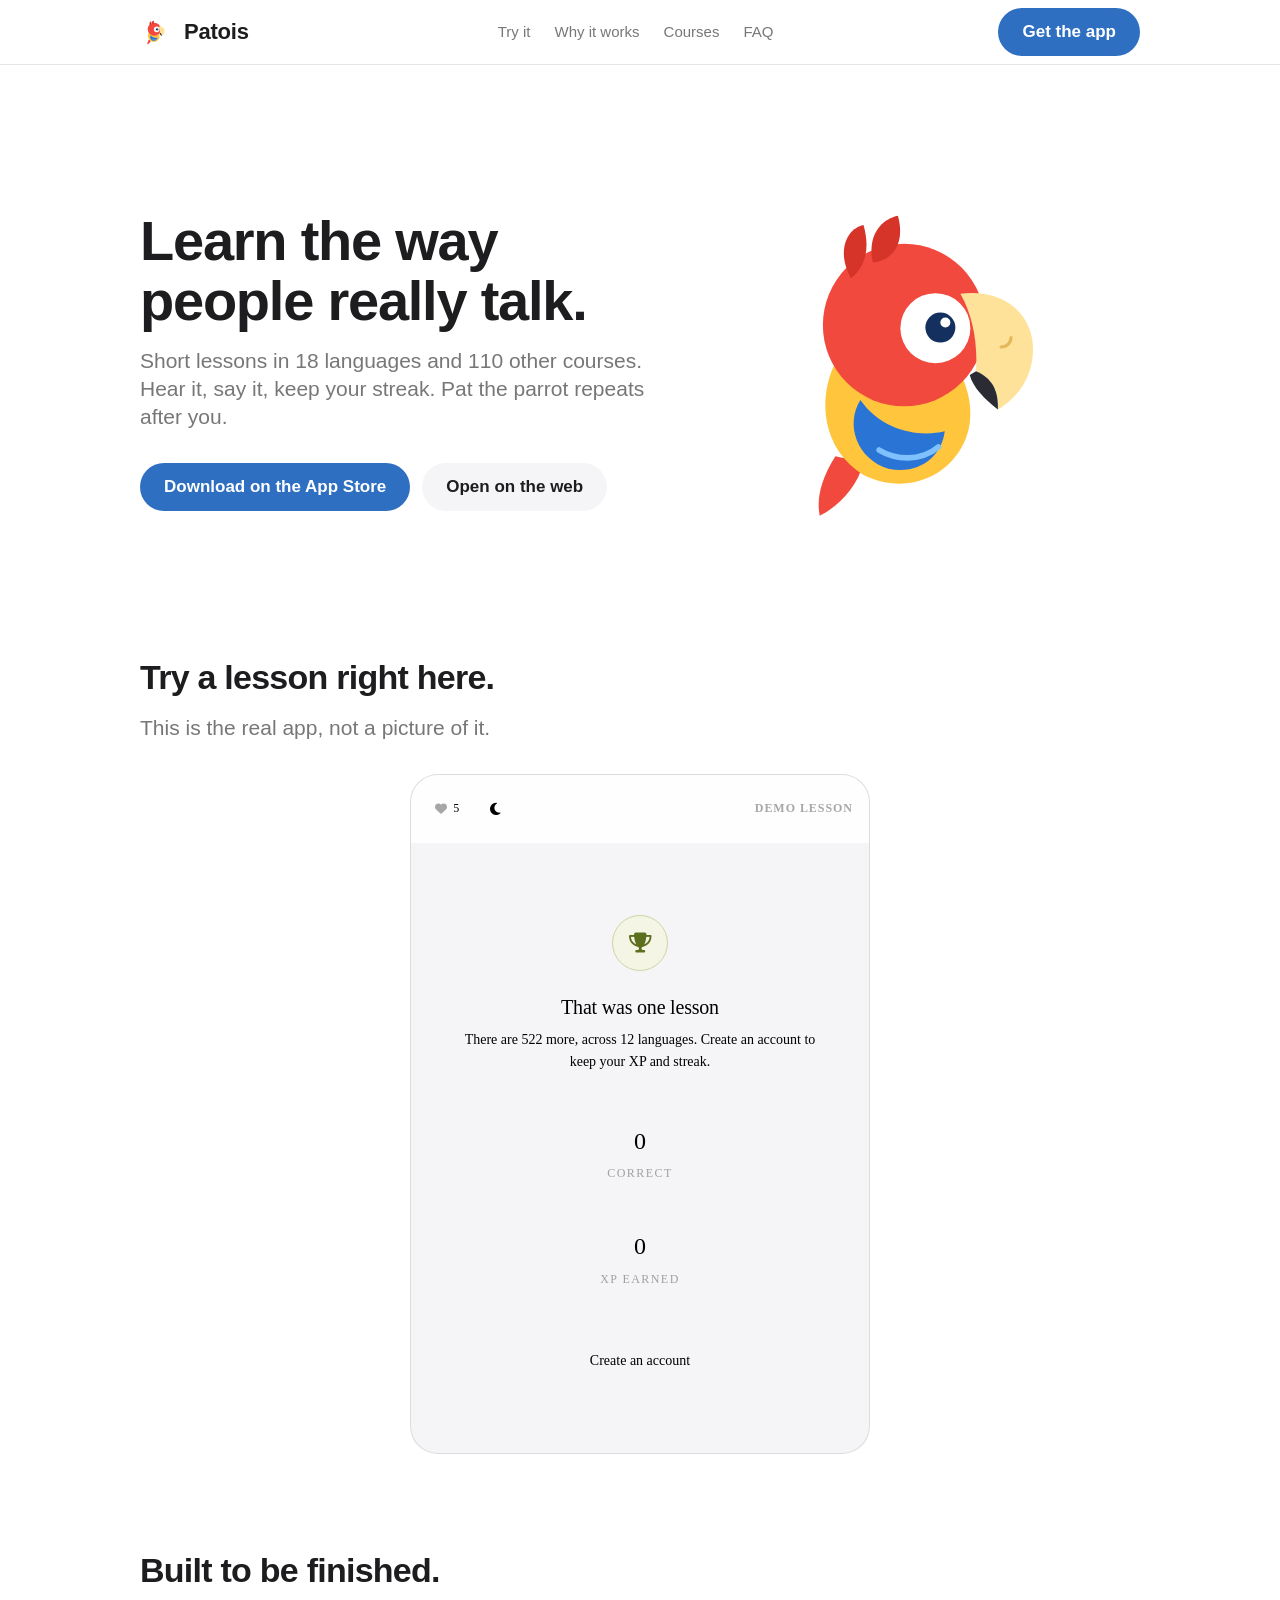
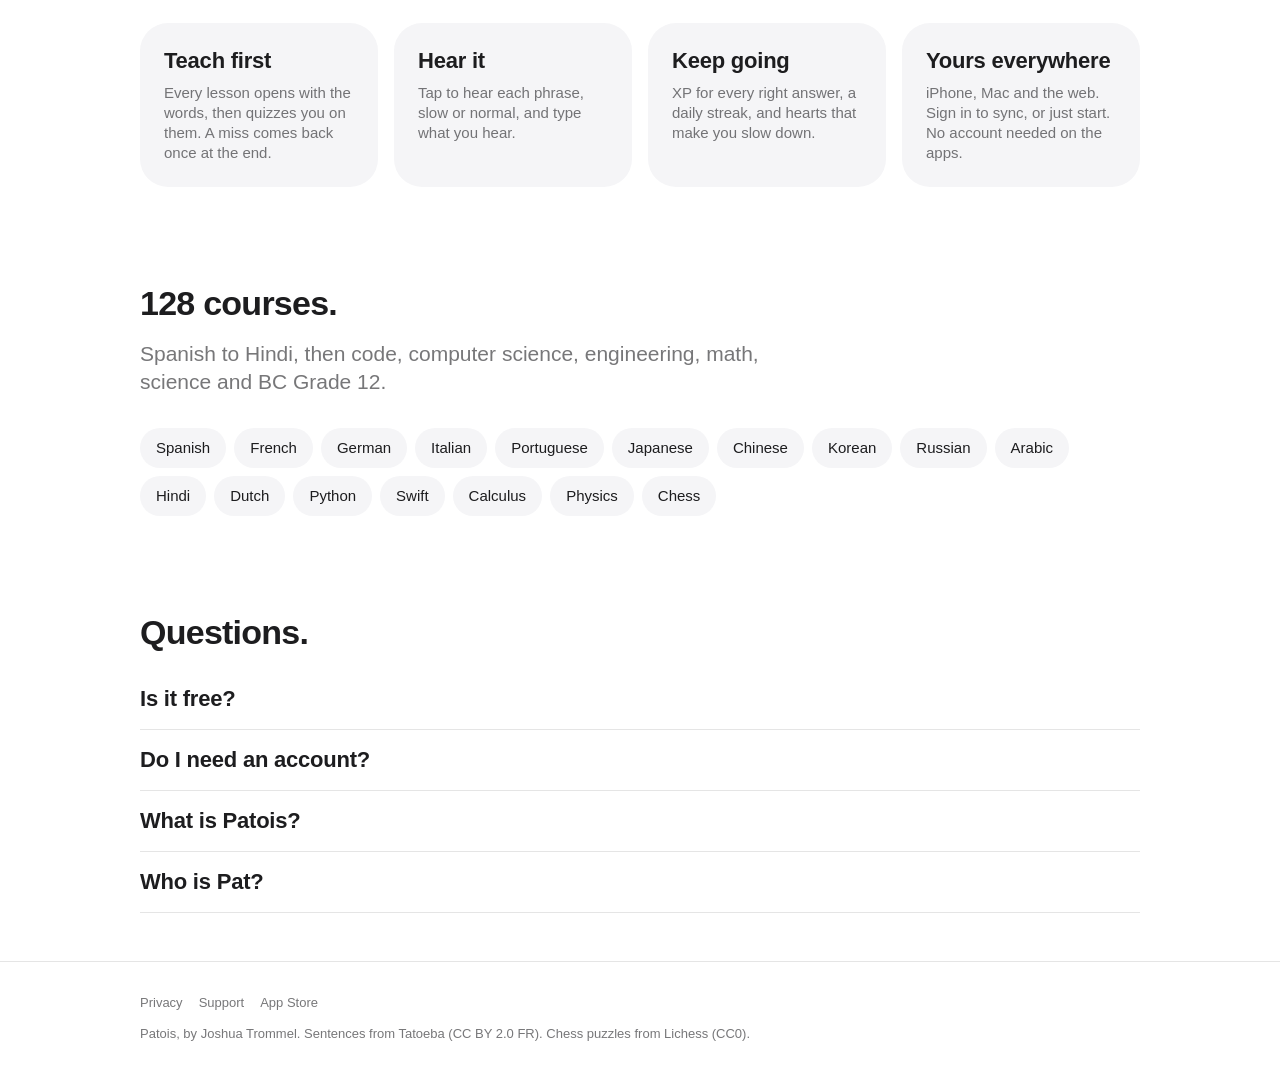
==== commit 7e18d2ab: "Patois finish line: 44pt icon controls, accent matches brand tokens, course count 128, fresh README " ====
--- a/index.html
+++ b/index.html
@@ -98,7 +98,7 @@
   </section>
 
   <section id="courses">
-    <h2>125 courses.</h2>
+    <h2>128 courses.</h2>
     <p class="lead">Spanish to Hindi, then code, computer science, engineering, math, science and BC Grade 12.</p>
     <div class="tags"><span>Spanish</span><span>French</span><span>German</span><span>Italian</span><span>Portuguese</span><span>Japanese</span><span>Chinese</span><span>Korean</span><span>Russian</span><span>Arabic</span><span>Hindi</span><span>Dutch</span><span>Python</span><span>Swift</span><span>Calculus</span><span>Physics</span><span>Chess</span></div>
   </section>
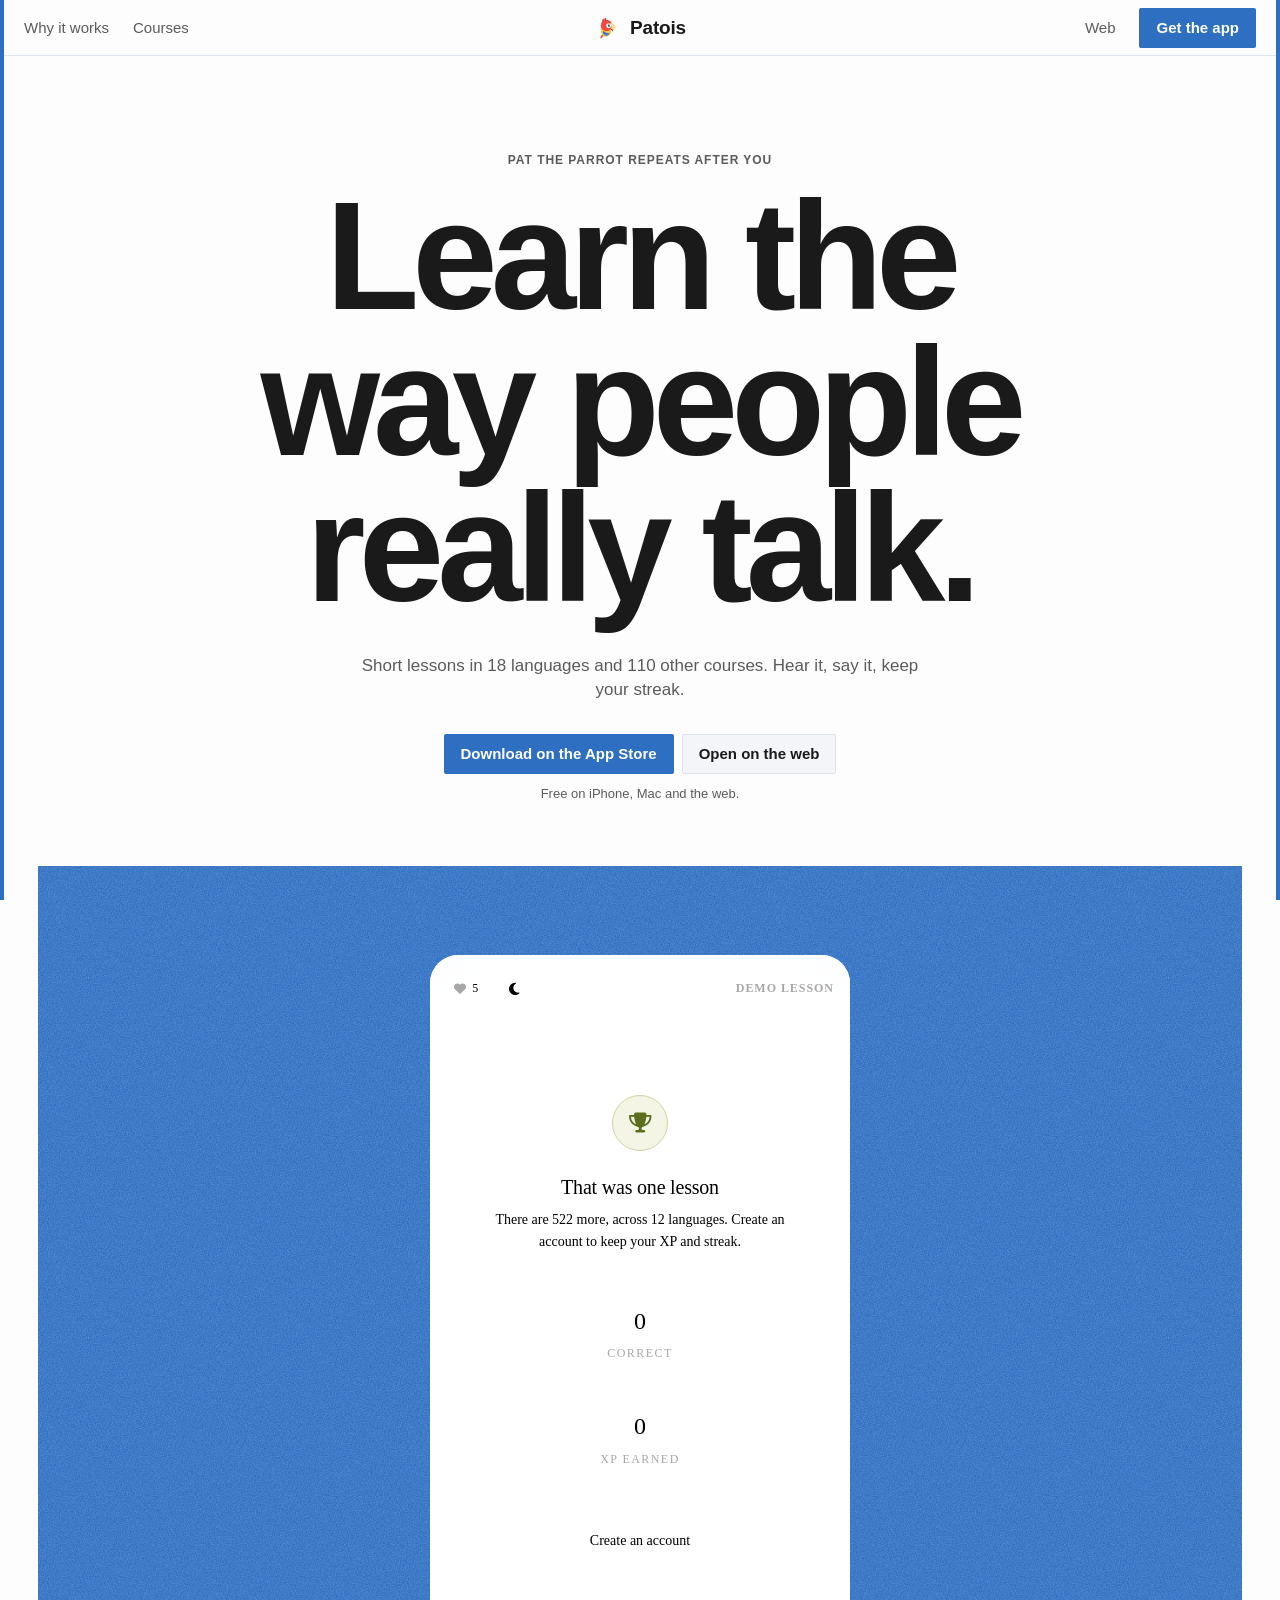
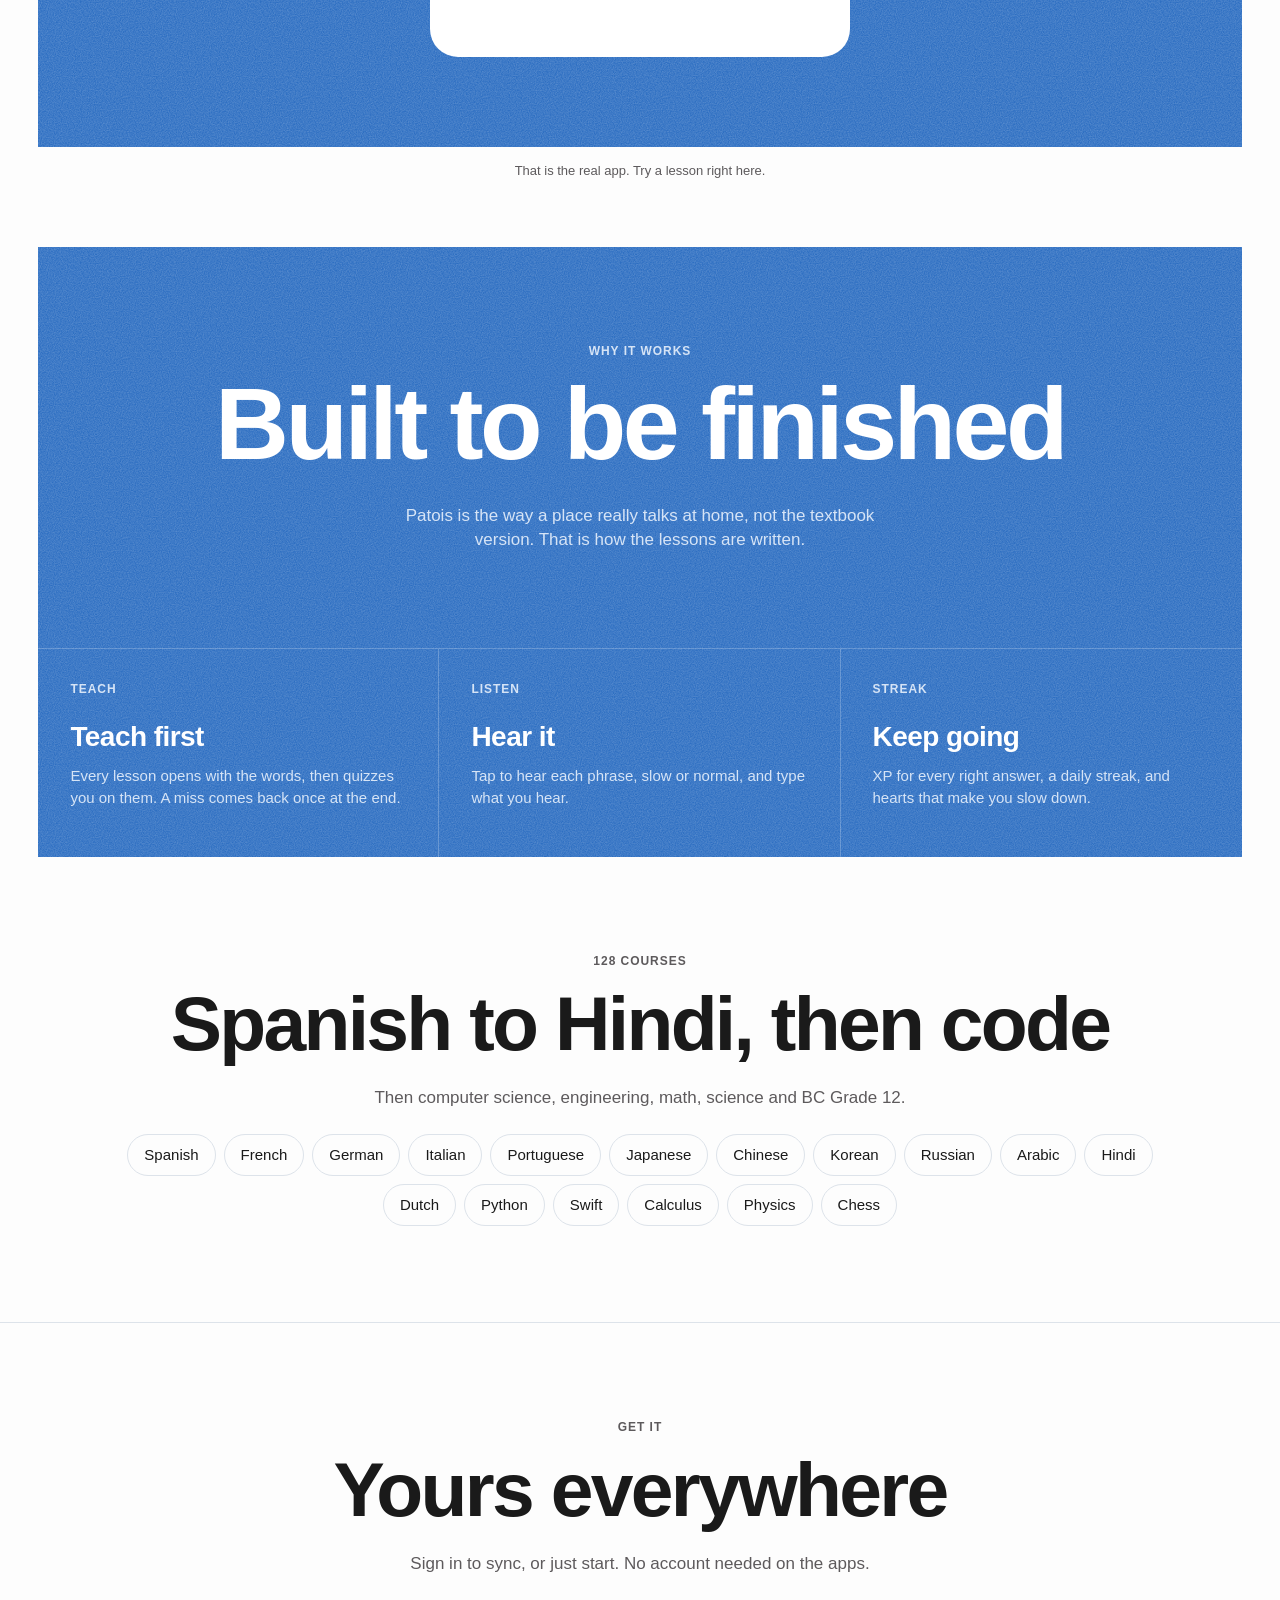
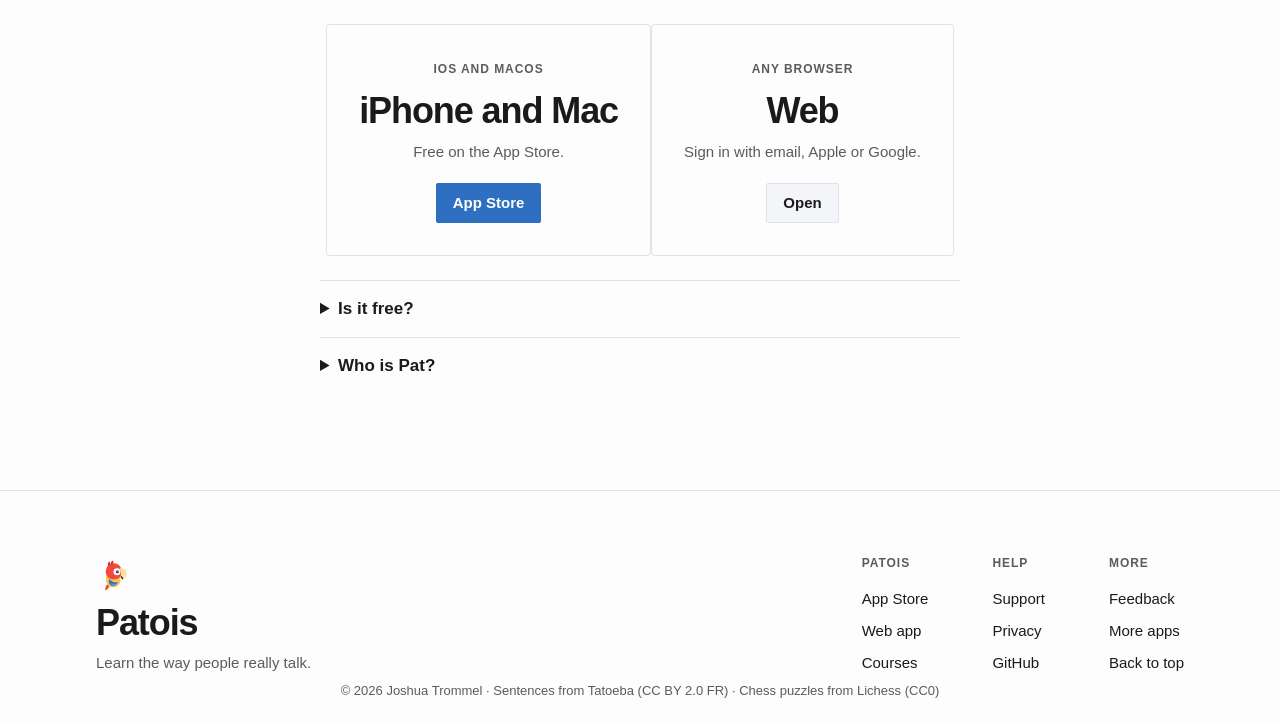
==== commit 0ba124aa: "Landing in Hermes' style Co-Authored-By: Claude Opus 5.5 <noreply@anthropic.com> Claude-Session: htt" ====
--- a/index.html
+++ b/index.html
@@ -2,7 +2,7 @@
 <html lang="en">
 <head>
 <meta charset="utf-8">
-<meta name="viewport" content="width=device-width, initial-scale=1">
+<meta name="viewport" content="width=device-width, initial-scale=1, viewport-fit=cover">
 <title>Patois: learn the way people really talk</title>
 <meta name="description" content="Short lessons in 18 languages and 110 other courses. Hear it, say it, keep your streak. Free on iPhone, Mac and the web.">
 <meta property="og:title" content="Patois">
@@ -11,110 +11,105 @@
 <link rel="icon" href="/assets/pat.svg">
 <link rel="apple-touch-icon" href="/apple-touch-icon.png">
 <link rel="manifest" href="/manifest.json">
+<link rel="stylesheet" href="/assets/tokens.css">
+<link rel="stylesheet" href="/assets/landing.css">
 <style>
-:root {
-  --accent: #2E6FC2; --accent-soft: #6FB0F0;
-  --bg: #fff; --surface: #f5f5f7; --text: #1d1d1f; --muted: rgba(29,29,31,.6); --line: rgba(0,0,0,.1);
-  --s1: 4px; --s2: 8px; --s3: 12px; --s4: 16px; --s5: 24px; --s6: 32px; --s7: 48px; --s8: 96px;
-  --body: -apple-system, BlinkMacSystemFont, "SF Pro Text", "Helvetica Neue", Helvetica, Arial, sans-serif;
-  --display: var(--body);
-}
-@media (prefers-color-scheme: dark) { :root { --bg: #000; --surface: #1c1c1e; --text: #f5f5f7; --muted: rgba(245,245,247,.6); --line: rgba(255,255,255,.14); --accent: #6FB0F0; } }
-* { box-sizing: border-box; }
-html { scroll-behavior: smooth; }
-body { margin: 0; background: var(--bg); color: var(--text); font: 17px/24px var(--body); -webkit-font-smoothing: antialiased; }
-a { color: var(--accent); text-decoration: none; }
-.wrap { max-width: 1040px; margin: 0 auto; padding: 0 20px; }
-header { position: sticky; top: 0; z-index: 5; background: color-mix(in srgb, var(--bg) 82%, transparent); backdrop-filter: blur(20px) saturate(180%); border-bottom: 1px solid var(--line); }
-.bar { display: flex; align-items: center; justify-content: space-between; height: 64px; }
-.logo { letter-spacing: -.04em; display: flex; align-items: center; gap: var(--s3); font: 22px/28px var(--display); color: var(--text); }
-.logo img { width: 32px; height: 32px; }
-nav a { color: var(--muted); margin-left: var(--s5); font-size: 15px; }
-.btn { display: inline-flex; align-items: center; justify-content: center; height: 48px; padding: 0 var(--s5); border-radius: 999px; font-weight: 600; transition: transform .2s ease, background .2s ease; }
-.btn:hover { transform: translateY(-1px); }
-.btn.primary { background: var(--accent); color: #fff; }
-.btn.ghost { background: var(--surface); color: var(--text); }
-.hero { display: grid; grid-template-columns: minmax(0,1.1fr) minmax(0,.9fr); gap: var(--s7); align-items: center; padding: var(--s8) 0 var(--s7); }
-h1 { font: 56px/60px var(--display); letter-spacing: -.045em; margin: 0 0 var(--s4); }
-h2 { font: 34px/41px var(--display); letter-spacing: -.045em; margin: 0 0 var(--s4); }
-.lead { font-size: 21px; line-height: 28px; color: var(--muted); margin: 0 0 var(--s6); max-width: 30em; }
-.actions { display: flex; gap: var(--s3); flex-wrap: wrap; }
-.pat { width: 100%; max-width: 400px; justify-self: center; animation: bob 4s ease-in-out infinite; }
-@keyframes bob { 50% { transform: translateY(-12px) rotate(-2deg); } }
-section { padding: var(--s7) 0; }
-.app { width: 100%; background: var(--surface); border-radius: 28px; overflow: hidden; height: 680px; max-width: 460px; margin: var(--s6) auto 0; border: 1px solid var(--line); }
-.app iframe { width: 100%; height: 100%; border: 0; display: block; }
-.grid { display: grid; grid-template-columns: repeat(auto-fit, minmax(220px, 1fr)); gap: var(--s4); margin-top: var(--s6); }
-.card { background: var(--surface); border-radius: 28px; padding: var(--s5); }
-.card h3 { font: 22px/28px var(--display); letter-spacing: -.04em; margin: 0 0 var(--s2); }
-.card p { margin: 0; color: var(--muted); font-size: 15px; line-height: 20px; }
-.tags { display: flex; flex-wrap: wrap; gap: var(--s2); margin-top: var(--s5); }
-.tags span { background: var(--surface); border-radius: 999px; padding: var(--s2) var(--s4); font-size: 15px; }
-details { border-bottom: 1px solid var(--line); padding: var(--s4) 0; }
-summary { cursor: pointer; font: 22px/28px var(--display); letter-spacing: -.04em; list-style: none; }
-details p { color: var(--muted); margin: var(--s2) 0 0; }
-footer { border-top: 1px solid var(--line); padding: var(--s6) 0; color: var(--muted); font-size: 13px; line-height: 18px; }
-footer a { color: var(--muted); margin-right: var(--s4); }
-@media (max-width: 760px) { .hero { grid-template-columns: minmax(0,1fr); padding-top: var(--s7); } h1 { font-size: 40px; line-height: 44px; } nav { display: none; } .pat { max-width: 200px; order: -1; margin: -16px auto -32px; } .hero { padding-top: var(--s5); gap: var(--s4); } }
-@media (prefers-reduced-motion: reduce) { .pat { animation: none; } .btn { transition: none; } }
-h1, h2 { font-weight: 700; letter-spacing: -.022em; }
-.logo, .card h3, summary { font-weight: 600; letter-spacing: -.01em; }
+.stage iframe{display:block;position:relative;width:100%;max-width:420px;margin:0 auto;height:min(78svh,760px);border:0;border-radius:28px;background:#fff}
+.tags{display:flex;flex-wrap:wrap;gap:8px;justify-content:center;margin-top:24px}
+.tags span{padding:8px 16px;border-radius:999px;border:1px solid var(--line);font-size:15px}
+.faq{max-width:640px;margin:24px auto 0;text-align:left}
+.faq details{border-top:1px solid var(--line);padding:16px 0}
+.faq summary{cursor:pointer;font-weight:600}
+.faq p{color:var(--sub);margin:8px 0 0}
 </style>
+<script src="/assets/landing.js" defer></script>
 </head>
 <body>
-<header><div class="wrap bar">
-  <a class="logo" href="/"><img src="/assets/pat.svg" alt="" width="32" height="32">Patois</a>
-  <nav><a href="#try">Try it</a><a href="#why">Why it works</a><a href="#courses">Courses</a><a href="#faq">FAQ</a></nav>
-  <a class="btn primary" href="https://apps.apple.com/app/id6783501611">Get the app</a>
-</div></header>
 
-<main class="wrap">
-  <div class="hero">
-    <div>
-      <h1>Learn the way people really talk.</h1>
-      <p class="lead">Short lessons in 18 languages and 110 other courses. Hear it, say it, keep your streak. Pat the parrot repeats after you.</p>
-      <div class="actions">
-        <a class="btn primary" href="https://apps.apple.com/app/id6783501611">Download on the App Store</a>
-        <a class="btn ghost" href="/app/">Open on the web</a>
-      </div>
+<header class="nav" aria-label="Site">
+  <nav class="nav-links" aria-label="Main">
+    <a href="#features">Why it works</a>
+    <a href="#courses">Courses</a>
+  </nav>
+  <a class="nav-brand" href="#top" aria-label="Patois home"><img src="/assets/pat.svg" alt="" width="28" height="28"><span>Patois</span></a>
+  <div class="nav-end">
+    <a class="nav-get" href="/app/">Web</a>
+    <a class="btn btn-solid" href="https://apps.apple.com/app/id6783501611">Get the app</a>
+  </div>
+</header>
+
+<main id="top">
+<section class="hero" id="hero">
+  <div class="wrap center hero-copy">
+    <p class="label">Pat the parrot repeats after you</p>
+    <h1>Learn the way people really talk.</h1>
+    <p class="lead">Short lessons in 18 languages and 110 other courses. Hear it, say it, keep your streak.</p>
+    <div class="cta">
+      <a class="btn btn-solid" href="https://apps.apple.com/app/id6783501611">Download on the App Store</a>
+      <a class="btn btn-ghost" href="/app/">Open on the web</a>
     </div>
-    <img class="pat" src="/assets/pat.svg" alt="Pat, the Patois macaw" width="400" height="400">
+    <p class="fine">Free on iPhone, Mac and the web.</p>
   </div>
 
-  <section id="try">
-    <h2>Try a lesson right here.</h2>
-    <p class="lead">This is the real app, not a picture of it.</p>
-    <div class="app"><iframe src="/app/?demo" title="Patois app" loading="lazy"></iframe></div>
-  </section>
+  <div class="demo-wrap reveal" id="demo">
+    <div class="stage">
+      <iframe src="/app/?demo" title="Patois app" loading="lazy"></iframe>
+    </div>
+    <p class="demo-hint">That is the real app. Try a lesson right here.</p>
+  </div>
+</section>
 
-  <section id="why">
-    <h2>Built to be finished.</h2>
-    <div class="grid">
-      <div class="card"><h3>Teach first</h3><p>Every lesson opens with the words, then quizzes you on them. A miss comes back once at the end.</p></div>
-      <div class="card"><h3>Hear it</h3><p>Tap to hear each phrase, slow or normal, and type what you hear.</p></div>
-      <div class="card"><h3>Keep going</h3><p>XP for every right answer, a daily streak, and hearts that make you slow down.</p></div>
-      <div class="card"><h3>Yours everywhere</h3><p>iPhone, Mac and the web. Sign in to sync, or just start. No account needed on the apps.</p></div>
+<section class="band" id="features">
+  <div class="band-head">
+    <div class="band-copy reveal">
+      <p class="label">Why it works</p>
+      <h2>Built to be finished</h2>
+      <p>Patois is the way a place really talks at home, not the textbook version. That is how the lessons are written.</p>
     </div>
-  </section>
+  </div>
+  <div class="cells">
+    <article class="cell reveal"><p class="label">Teach</p><h3>Teach first</h3><p>Every lesson opens with the words, then quizzes you on them. A miss comes back once at the end.</p></article>
+    <article class="cell reveal"><p class="label">Listen</p><h3>Hear it</h3><p>Tap to hear each phrase, slow or normal, and type what you hear.</p></article>
+    <article class="cell reveal"><p class="label">Streak</p><h3>Keep going</h3><p>XP for every right answer, a daily streak, and hearts that make you slow down.</p></article>
+  </div>
+</section>
 
-  <section id="courses">
-    <h2>128 courses.</h2>
-    <p class="lead">Spanish to Hindi, then code, computer science, engineering, math, science and BC Grade 12.</p>
-    <div class="tags"><span>Spanish</span><span>French</span><span>German</span><span>Italian</span><span>Portuguese</span><span>Japanese</span><span>Chinese</span><span>Korean</span><span>Russian</span><span>Arabic</span><span>Hindi</span><span>Dutch</span><span>Python</span><span>Swift</span><span>Calculus</span><span>Physics</span><span>Chess</span></div>
-  </section>
+<section class="sec" id="courses">
+  <div class="wrap center">
+    <p class="label reveal">128 courses</p>
+    <h2 class="reveal">Spanish to Hindi, then code</h2>
+    <p class="body reveal">Then computer science, engineering, math, science and BC Grade 12.</p>
+    <div class="tags reveal"><span>Spanish</span><span>French</span><span>German</span><span>Italian</span><span>Portuguese</span><span>Japanese</span><span>Chinese</span><span>Korean</span><span>Russian</span><span>Arabic</span><span>Hindi</span><span>Dutch</span><span>Python</span><span>Swift</span><span>Calculus</span><span>Physics</span><span>Chess</span></div>
+  </div>
+</section>
 
-  <section id="faq">
-    <h2>Questions.</h2>
-    <details><summary>Is it free?</summary><p>Yes. An account keeps your streak, XP and review queue in sync across devices.</p></details>
-    <details><summary>Do I need an account?</summary><p>Not on iPhone or Mac. The web app asks you to sign in with email, Apple or Google.</p></details>
-    <details><summary>What is Patois?</summary><p>The way a place really talks at home, rather than the textbook version. That is how the lessons are written.</p></details>
-    <details><summary>Who is Pat?</summary><p>A scarlet macaw. Parrots learn by repeating what they hear, and so do you.</p></details>
-  </section>
+<section class="sec plats" id="get">
+  <div class="wrap center">
+    <p class="label reveal">Get it</p>
+    <h2 class="reveal">Yours everywhere</h2>
+    <p class="body reveal">Sign in to sync, or just start. No account needed on the apps.</p>
+    <div class="plat-row">
+      <div class="reveal"><small>iOS and macOS</small><b>iPhone and Mac</b><p>Free on the App Store.</p><a class="btn btn-solid" href="https://apps.apple.com/app/id6783501611">App Store</a></div>
+      <div class="reveal"><small>Any browser</small><b>Web</b><p>Sign in with email, Apple or Google.</p><a class="btn btn-ghost" href="/app/">Open</a></div>
+    </div>
+    <div class="faq reveal">
+      <details><summary>Is it free?</summary><p>Yes. An account keeps your streak, XP and review queue in sync across devices.</p></details>
+      <details><summary>Who is Pat?</summary><p>A scarlet macaw. Parrots learn by repeating what they hear, and so do you.</p></details>
+    </div>
+  </div>
+</section>
 </main>
 
-<footer><div class="wrap">
-  <a href="/privacy.html">Privacy</a><a href="/support.html">Support</a><a href="https://apps.apple.com/app/id6783501611">App Store</a>
-  <p>Patois, by Joshua Trommel. Sentences from Tatoeba (CC BY 2.0 FR). Chess puzzles from Lichess (CC0).</p>
-</div></footer>
+<footer class="foot" id="footer">
+  <div class="foot-top">
+    <div class="foot-brand"><img src="/assets/pat.svg" alt="" width="40" height="40"><b>Patois</b><p>Learn the way people really talk.</p></div>
+    <nav class="foot-cols" aria-label="Footer">
+      <div><p class="label">Patois</p><a href="https://apps.apple.com/app/id6783501611">App Store</a><a href="/app/">Web app</a><a href="#courses">Courses</a></div>
+      <div><p class="label">Help</p><a href="/support.html">Support</a><a href="/privacy.html">Privacy</a><a href="https://github.com/nulljosh/patois">GitHub</a></div>
+      <div><p class="label">More</p><a href="mailto:trommatic@icloud.com?subject=Patois">Feedback</a><a href="https://jaybulb.com">More apps</a><a href="#top">Back to top</a></div>
+    </nav>
+  </div>
+  <p class="legal">&copy; 2026 Joshua Trommel &middot; Sentences from Tatoeba (CC BY 2.0 FR) &middot; Chess puzzles from Lichess (CC0)</p>
+</footer>
 </body>
 </html>
--- a/assets/tokens.css
+++ b/assets/tokens.css
@@ -0,0 +1,53 @@
+/* Tripwire design tokens. One source for the landing (brand/tokens.css is the same file).
+   Shared house system: 8 point grid, one radius set, 48 point capsule controls, the system font. Red is the only colour Tripwire owns. */
+:root {
+  /* colour */
+  --accent: #2e6fc2;          /* actions and links, AA on white */
+  --btn: #2e6fc2;             /* solid buttons, white label */
+  --frame: #2e6fc2;           /* the thin frame down the window edges */
+  --band: #2e6fc2;            /* full-bleed red sections */
+  --band-sub: #d6e4f6;        /* secondary text on the band, AA */
+  --band-art: #8fb6e6;        /* the diff wall on the band */
+  --band-line: rgba(255, 255, 255, .22);
+  --accent-light: #e07a4f;    /* icon gradient top */
+  --accent-deep: #b5502c;     /* icon gradient bottom */
+  --ring: color-mix(in srgb, var(--accent) 30%, transparent);
+  --bg: #fdfdfd;
+  --surface: #f3f5f8;
+  --line: #dde3ea;
+  --text: #1a1a1a;
+  --sub: #5d5a5c;
+  --live: #1a7f37;            /* open issue, added field */
+  --bad: #c0392b;             /* removed field */
+
+  /* type */
+  --font: -apple-system, BlinkMacSystemFont, "SF Pro Text", "Helvetica Neue", Helvetica, Arial, sans-serif;
+  --size-display: 64px; --size-title: 34px; --size-headline: 20px; --size-body: 17px; --size-footnote: 13px;
+
+  /* space: the 8 point grid */
+  --sp-1: 4px; --sp-2: 8px; --sp-3: 12px; --sp-4: 16px; --sp-5: 24px; --sp-6: 32px; --sp-7: 48px; --sp-8: 64px; --sp-9: 96px;
+  --measure: 680px;
+  --wrap: 1120px;
+
+  /* shape */
+  --control: 48px; --r-card: 28px; --r-group: 20px; --r-row: 8px; --r-pill: 999px; --r-sq: 2px; --r-icon: 22.5%;
+  --motion: .2s ease;
+}
+
+@media (prefers-color-scheme: dark) {
+  :root {
+    --accent: #6fb0f0;
+    --btn: #2e6fc2;
+    --frame: #2e6fc2;
+    --band: #173a66;
+    --band-sub: #cfe0f5;
+    --band-art: #5f8fc8;
+    --bg: #000000;
+    --surface: #1c1c1e;
+    --line: #2a2f36;
+    --text: #f5f2f3;
+    --sub: #b1a6a9;
+    --live: #4caf6e;
+    --bad: #ff6b6b;
+  }
+}
--- a/assets/landing.css
+++ b/assets/landing.css
@@ -0,0 +1,162 @@
+/* Tripwire landing, the house layout Hermes set: a thin red frame, giant tight headlines, tiny caps labels,
+   small square buttons, and full-bleed red bands. The band art is tripwire's own output, a wall of diff cards.
+   Every colour and radius comes from tokens.css. */
+:root {
+  --scan: repeating-linear-gradient(to bottom, #000 0 1.5px, transparent 1.5px 3px);  /* scanlines for the engravings */
+  /* film grain: white fractal noise, laid over every blue surface */
+  --grain: url("data:image/svg+xml,%3Csvg xmlns='http://www.w3.org/2000/svg' width='180' height='180'%3E%3Cfilter id='n'%3E%3CfeTurbulence type='fractalNoise' baseFrequency='.85' numOctaves='3' stitchTiles='stitch'/%3E%3CfeColorMatrix values='0 0 0 0 1 0 0 0 0 1 0 0 0 0 1 .28 0 0 0 -.06'/%3E%3C/filter%3E%3Crect width='100%25' height='100%25' filter='url(%23n)'/%3E%3C/svg%3E");
+}
+.art { position: relative; overflow: hidden; background: var(--grain), var(--band); }
+* { box-sizing: border-box; margin: 0; }
+html { scroll-behavior: smooth; }
+body { font-family: var(--font); font-size: var(--size-body); line-height: 24px; color: var(--text); background: var(--bg); -webkit-font-smoothing: antialiased; }
+a { color: inherit; }
+code { font-size: .9em; padding: 2px 6px; border-radius: var(--r-sq); background: var(--surface); }
+.wrap { max-width: var(--wrap); margin: 0 auto; padding: 0 var(--sp-5); }
+.center { text-align: center; }
+
+h1, h2, h3 { text-wrap: balance; }
+h1 { font-size: clamp(72px, 12vw, 176px); line-height: .95; font-weight: 700; letter-spacing: -.045em; }
+h2 { font-size: clamp(44px, 6vw, 96px); line-height: 1; font-weight: 700; letter-spacing: -.035em; }
+h3 { font-size: 28px; line-height: 32px; font-weight: 600; letter-spacing: -.02em; }
+.label { font-size: 12px; line-height: 16px; font-weight: 600; letter-spacing: .08em; text-transform: uppercase; color: var(--sub); margin-bottom: var(--sp-4); }
+
+.btn { height: 40px; padding: 0 var(--sp-4); border-radius: var(--r-sq); display: inline-flex; align-items: center; font-weight: 600; font-size: 15px; text-decoration: none; border: 1px solid transparent; transition: background var(--motion), color var(--motion), border-color var(--motion); }
+.btn-solid { background: var(--btn); color: #fff; }
+.btn-solid:hover { background: color-mix(in srgb, var(--btn) 82%, #fff); }
+.btn-ghost { background: var(--surface); color: var(--text); border-color: var(--line); }
+.btn-ghost:hover { border-color: var(--text); }
+.btn:focus-visible, .foot-cols a:focus-visible, .prod a:focus-visible, .nav-brand:focus-visible, .nav-links a:focus-visible { outline: 3px solid var(--ring); outline-offset: 2px; }
+
+.nav { position: sticky; top: 0; z-index: 10; display: grid; grid-template-columns: 1fr auto 1fr; align-items: center; gap: var(--sp-5); height: 56px; padding: 0 var(--sp-5); background: color-mix(in srgb, var(--bg) 88%, transparent); backdrop-filter: blur(20px); -webkit-backdrop-filter: blur(20px); border-bottom: 1px solid var(--line); }
+.nav-brand { display: flex; align-items: center; gap: var(--sp-2); font-weight: 700; font-size: 19px; letter-spacing: -.01em; text-decoration: none; }
+.nav-brand img { width: 28px; height: 28px; border-radius: var(--r-icon); }
+.nav-links, .nav-get { display: flex; gap: var(--sp-5); font-size: 15px; font-weight: 500; }
+.nav-links a, .nav-get { text-decoration: none; color: var(--sub); }
+.nav-links a:hover, .nav-get:hover { color: var(--text); }
+.nav-brand { grid-column: 2; }
+.nav-end { grid-column: 3; justify-self: end; display: flex; align-items: center; gap: var(--sp-5); }
+/* the thin blue frame down both edges of the window */
+@media (min-width: 900px) { body::after { content: ""; position: fixed; inset: 0; border-inline: 4px solid var(--frame); pointer-events: none; z-index: 30; } }
+
+.hero { padding: var(--sp-9) 0 var(--sp-8); }
+.lead { max-width: 560px; margin: var(--sp-6) auto 0; color: var(--sub); }
+.cta { display: flex; flex-wrap: wrap; gap: var(--sp-2); margin-top: var(--sp-6); }
+.center .cta { justify-content: center; }
+.fine { margin-top: var(--sp-3); font-size: var(--size-footnote); line-height: 16px; color: var(--sub); }
+
+/* the live window: same layout as the Mac app */
+.demo-wrap { margin: var(--sp-8) clamp(0px, 3vw, 44px) 0; }
+.stage { position: relative; overflow: hidden; background: var(--grain), var(--band); padding: clamp(24px, 6vw, 96px) clamp(12px, 7vw, 128px); }
+.stage-art { position: absolute; inset: 0; }
+.wall { position: absolute; inset: -6%; display: grid; grid-auto-flow: column; grid-auto-columns: 1fr; gap: 10px; opacity: .55; pointer-events: none; user-select: none; }
+.wall-col { display: flex; min-width: 0; flex-direction: column; gap: 10px; animation: drift var(--dur) linear infinite; }
+.wall-col.down { animation-direction: reverse; }
+@keyframes drift { from { transform: translateY(0); } to { transform: translateY(-50%); } }
+.wtile { border: 1px solid var(--band-line); border-radius: 4px; padding: 8px 10px; font: 11px/17px ui-monospace, SFMono-Regular, Menlo, monospace; white-space: nowrap; overflow: hidden; color: var(--band-art); }
+/* the issue tripwire files, as GitHub draws it */
+.issue { position: relative; max-width: 620px; margin: 0 auto; text-align: left; background: var(--bg); color: var(--text); border-radius: 10px; overflow: hidden; box-shadow: 0 24px 64px rgba(0, 0, 0, .28); }
+.issue-head { padding: var(--sp-4) var(--sp-5); border-bottom: 1px solid var(--line); }
+.issue-title { font-weight: 600; font-size: 18px; line-height: 26px; }
+.issue-meta { margin-top: var(--sp-2); display: flex; flex-wrap: wrap; gap: var(--sp-2); align-items: center; font-size: var(--size-footnote); color: var(--sub); }
+.issue-open { background: var(--live); color: #fff; border-radius: var(--r-pill); padding: 2px 10px; font-weight: 600; }
+.issue-body { padding: var(--sp-4) var(--sp-5) var(--sp-5); display: grid; gap: var(--sp-3); font-size: 15px; line-height: 22px; }
+.issue-body ul { padding-left: var(--sp-5); display: grid; gap: var(--sp-1); }
+.issue-body pre, .term pre { font: 13px/20px ui-monospace, SFMono-Regular, Menlo, monospace; overflow-x: auto; }
+.issue-body pre { padding: var(--sp-3) var(--sp-4); background: var(--surface); border: 1px solid var(--line); border-radius: 4px; }
+.rm { color: var(--bad); } .add { color: var(--live); }
+.shot { position: relative; display: block; width: 100%; max-width: 1040px; height: auto; margin: 0 auto; border-radius: 10px; box-shadow: 0 24px 64px rgba(0, 0, 0, .28); }
+.demo-hint { margin-top: var(--sp-3); font-size: var(--size-footnote); color: var(--sub); text-align: center; }
+
+/* The blue band: the engraving in scanlines beside the section head, then the six features as ruled cells */
+.band { margin: 0 clamp(0px, 3vw, 44px); background: var(--grain), var(--band); color: #fff; overflow: hidden; }
+.band .label { color: var(--band-sub); }
+.band-head { text-align: center; }
+.band-art { aspect-ratio: 19 / 10; max-height: 86vh; width: 100%; background: none; }
+.band-copy { position: relative; margin-top: -10vw; padding: 0 var(--sp-5) var(--sp-9); }
+.band-copy h2 { font-size: clamp(48px, 8vw, 128px); line-height: .95; }
+.band-copy p:last-child { margin: var(--sp-6) auto 0; max-width: 480px; color: var(--band-sub); }
+.frows { border-top: 1px solid var(--band-line); }
+.frow { display: grid; grid-template-columns: 1fr 1fr; align-items: center; border-bottom: 1px solid var(--band-line); }
+.frow .art { aspect-ratio: 3 / 2; background: var(--grain), color-mix(in srgb, #fff 6%, var(--band)); }
+.frow:nth-child(even) .art { order: 2; }
+.frow > div:not(.art) { padding: var(--sp-7) clamp(24px, 6vw, 96px); max-width: 560px; }
+.frow h3 { font-size: clamp(32px, 3.2vw, 48px); line-height: 1.05; font-weight: 700; letter-spacing: -.03em; }
+.frow p:last-child { margin-top: var(--sp-4); color: var(--band-sub); }
+.cells { display: grid; grid-template-columns: repeat(3, 1fr); border-top: 1px solid var(--band-line); }
+.cell { padding: var(--sp-6) var(--sp-6) var(--sp-7); border-right: 1px solid var(--band-line); border-bottom: 1px solid var(--band-line); }
+.cell:nth-child(3n) { border-right: 0; }
+.cell:nth-last-child(-n+3) { border-bottom: 0; }
+.cell .label { margin-bottom: var(--sp-5); }
+.cell p:last-child { margin-top: var(--sp-3); color: var(--band-sub); font-size: 15px; line-height: 22px; }
+
+.sec { padding: var(--sp-9) 0; }
+.body { color: var(--sub); margin-top: var(--sp-5); max-width: 560px; }
+.center .body { margin-left: auto; margin-right: auto; }
+.term-stage { margin-top: var(--sp-7); }
+.term { position: relative; max-width: 680px; margin: 0 auto; text-align: left; border-radius: 4px; background: var(--bg); border: 1px solid var(--line); padding: var(--sp-5); }
+/* three product cards, each with its own crop of the engraving */
+.prods { display: grid; grid-template-columns: repeat(3, 1fr); gap: var(--sp-4); margin-top: var(--sp-4); text-align: left; }
+.prod { display: grid; align-content: start; gap: var(--sp-2); }
+.prod-art { margin: 0 0 var(--sp-3); aspect-ratio: 3 / 2; }
+.prod .label { margin-bottom: 0; }
+.prod p:not(.label) { color: var(--sub); font-size: 15px; line-height: 22px; }
+.prod a { color: var(--accent); font-size: 15px; text-decoration: none; }
+.prod a:hover { text-decoration: underline; }
+.term pre { font: 13px/20px ui-monospace, SFMono-Regular, Menlo, monospace; overflow-x: auto; }
+.term .dim { color: var(--sub); }
+.term figcaption { margin-top: var(--sp-3); font-size: var(--size-footnote); color: var(--sub); }
+.plats { border-top: 1px solid var(--line); }
+.plat-row { display: flex; justify-content: center; margin-top: var(--sp-7); }
+.plat-row > div { max-width: 440px; padding: var(--sp-6); border-radius: 4px; border: 1px solid var(--line); display: grid; gap: var(--sp-2); justify-items: center; }
+.plat-row small { font-size: 12px; font-weight: 600; letter-spacing: .08em; text-transform: uppercase; color: var(--sub); }
+.plat-row b { font-weight: 700; font-size: 36px; line-height: 44px; letter-spacing: -.03em; }
+.plat-row p { color: var(--sub); font-size: 15px; line-height: 22px; margin-bottom: var(--sp-3); }
+
+/* Footer: brand and link columns, one fine line */
+.foot { text-align: center; padding: var(--sp-8) var(--sp-4) var(--sp-5); background: var(--bg); overflow: hidden; border-top: 1px solid var(--line); }
+.foot-top { max-width: var(--wrap); margin: 0 auto; padding: 0 var(--sp-4); display: flex; flex-wrap: wrap; justify-content: space-between; gap: var(--sp-7); text-align: left; }
+.foot-brand { display: grid; gap: var(--sp-2); align-content: start; }
+.foot-brand img { border-radius: var(--r-icon); }
+.foot-brand b { font-weight: 700; font-size: 36px; line-height: 40px; letter-spacing: -.03em; }
+.foot-brand p { color: var(--sub); font-size: 15px; }
+.foot-cols { display: flex; flex-wrap: wrap; gap: var(--sp-8); }
+.foot-cols div { display: grid; gap: var(--sp-2); align-content: start; }
+.foot-cols .label { margin-bottom: var(--sp-2); }
+.foot-cols a { color: var(--text); text-decoration: none; font-size: 15px; }
+.foot-cols a:hover { color: var(--accent); }
+.legal { margin-top: var(--sp-2); font-size: var(--size-footnote); line-height: 16px; color: var(--sub); text-wrap: balance; }
+
+.js .reveal { opacity: 0; transform: translateY(16px); transition: opacity .5s ease, transform .5s ease; }
+.js .reveal.in { opacity: 1; transform: none; }
+
+@media (max-width: 900px) {
+  .frow { grid-template-columns: 1fr; }
+  .frow:nth-child(even) .art { order: 0; }
+  .frow > div:not(.art) { padding: var(--sp-6) var(--sp-5) var(--sp-7); }
+  .band-copy { margin-top: -14vw; }
+  .cells { grid-template-columns: 1fr 1fr; }
+  .cell, .cell:nth-child(3n), .cell:nth-last-child(-n+3) { border-right: 1px solid var(--band-line); border-bottom: 1px solid var(--band-line); }
+  .cell:nth-child(2n) { border-right: 0; }
+  .cell:nth-last-child(-n+2) { border-bottom: 0; }
+  .prods { grid-template-columns: 1fr; gap: var(--sp-6); }
+}
+@media (max-width: 600px) {
+  .nav-links, .nav-get { display: none; }
+  .wrap { padding: 0 var(--sp-4); }
+  .hero { padding-top: var(--sp-8); }
+  .cells { grid-template-columns: 1fr; }
+  .cell, .cell:nth-child(2n), .cell:nth-child(3n), .cell:nth-last-child(-n+2) { border-right: 0; border-bottom: 1px solid var(--band-line); padding: var(--sp-5); }
+  .cell:last-child { border-bottom: 0; }
+    .foot-cols { gap: var(--sp-6); }
+}
+@media (prefers-reduced-motion: reduce) {
+  html { scroll-behavior: auto; }
+  .js .reveal { opacity: 1; transform: none; transition: none; }
+  .btn, .row { transition: none; }
+  .wall-col { animation: none; }
+}
+
+/* no engraving above the band head: the copy starts the band */
+.band-copy { margin-top: 0; padding-top: var(--sp-9); }
+.stage { padding-block: clamp(32px, 7vw, 112px); }
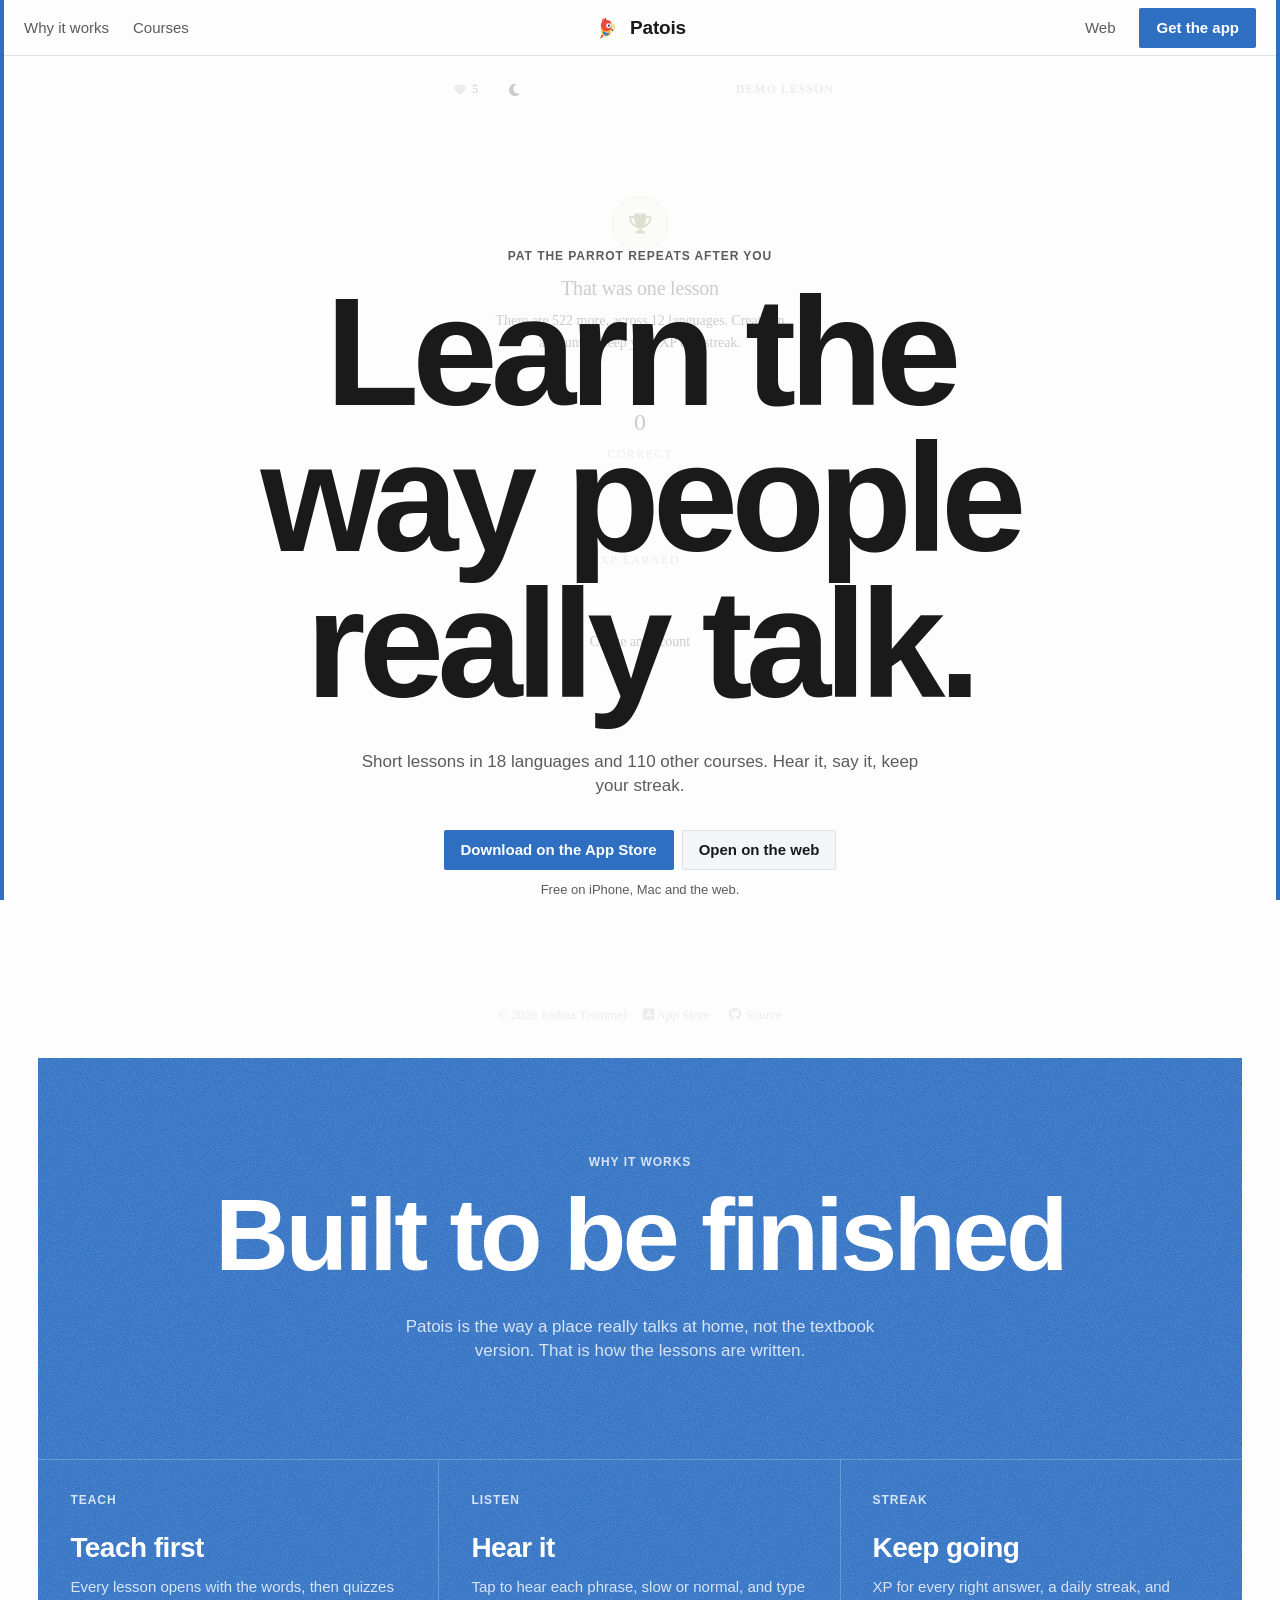
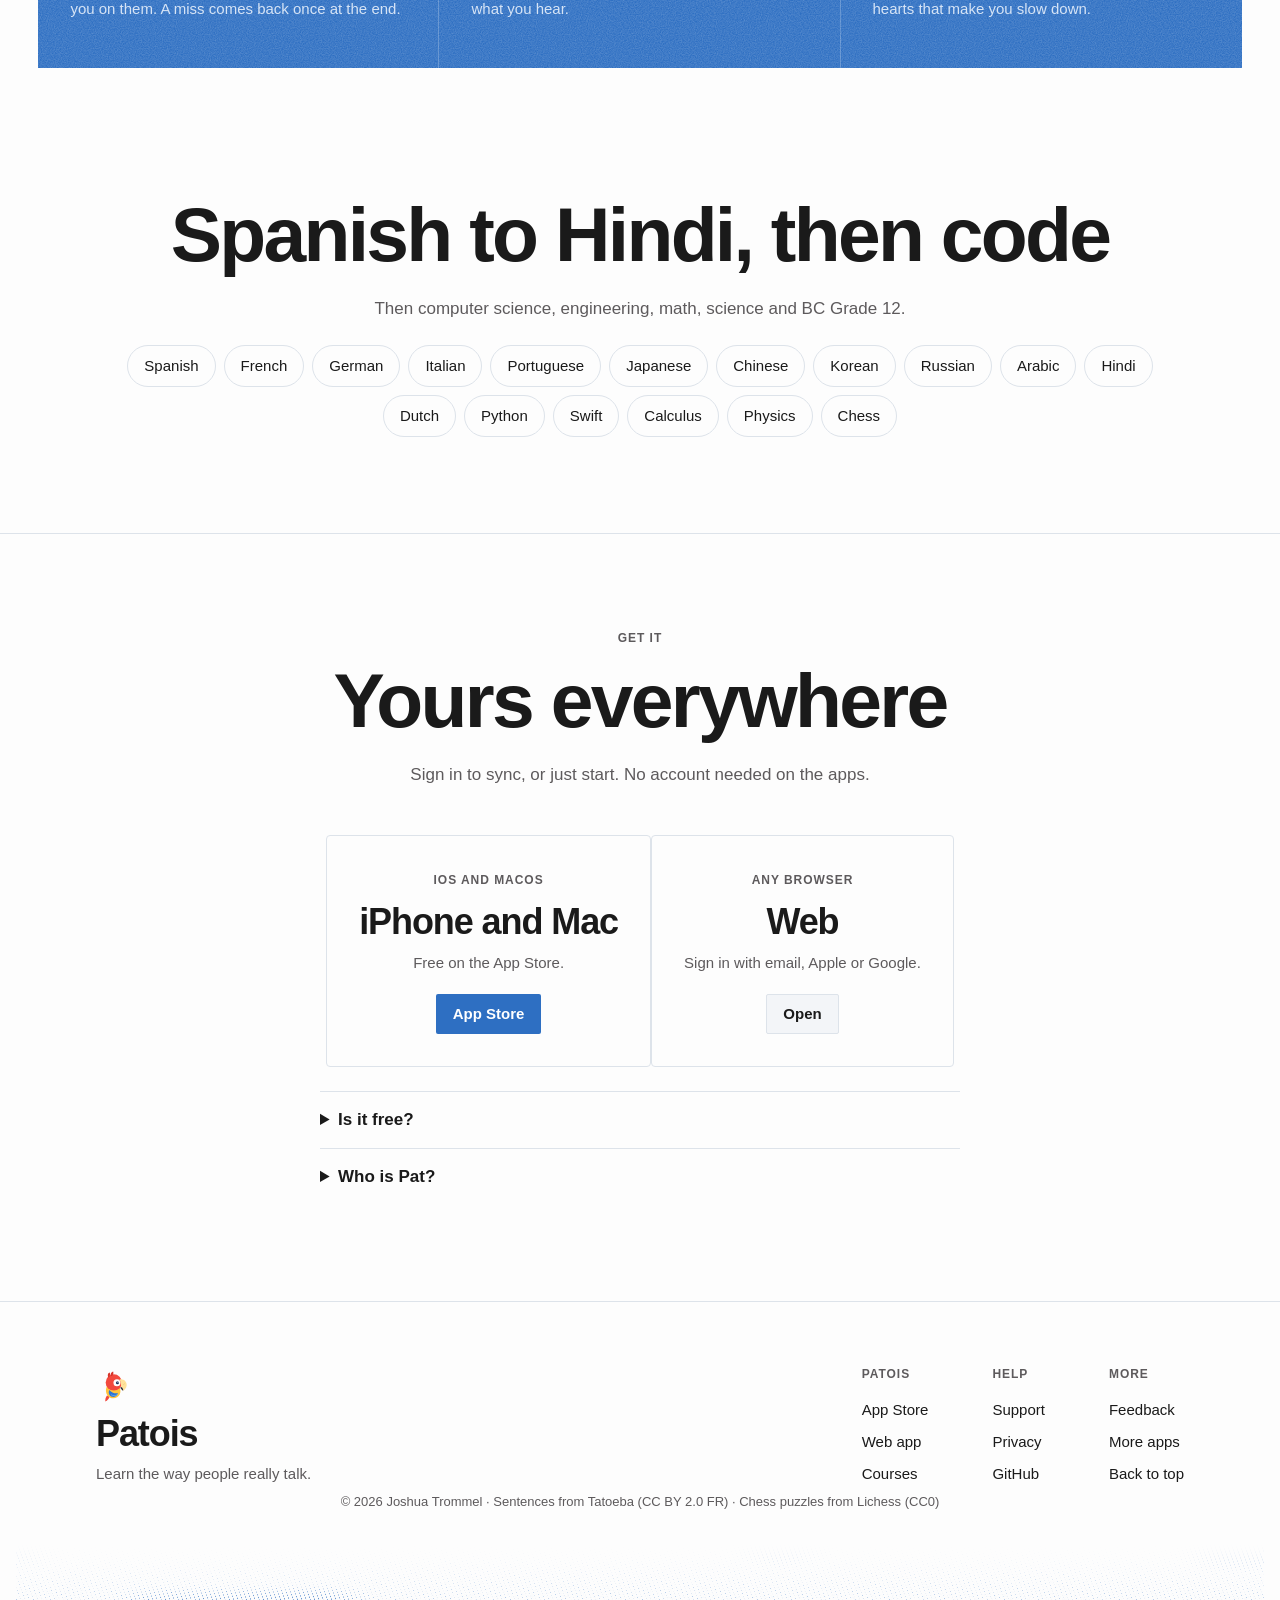
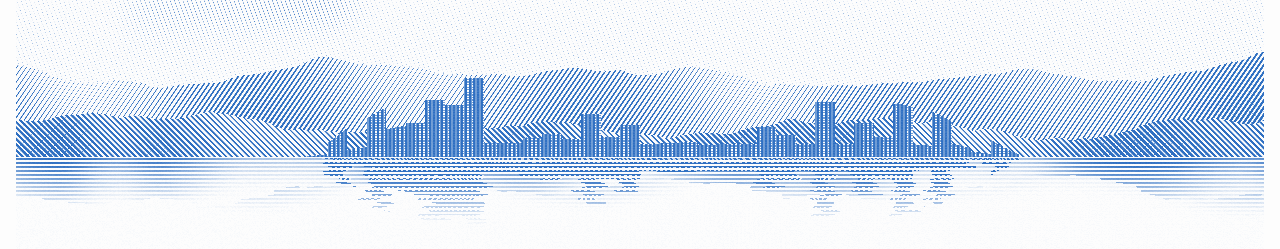
==== commit d1536b7d: "Landing: live demo behind the hero, Atlin's engraved footer scene Co-Authored-By: Claude Opus 5.5 <n" ====
--- a/index.html
+++ b/index.html
@@ -110,6 +110,8 @@
     </nav>
   </div>
   <p class="legal">&copy; 2026 Joshua Trommel &middot; Sentences from Tatoeba (CC BY 2.0 FR) &middot; Chess puzzles from Lichess (CC0)</p>
+  <canvas class="footer-scene" aria-hidden="true"></canvas>
 </footer>
+<script src="/assets/footer-scene.js" defer></script>
 </body>
 </html>
--- a/assets/landing.css
+++ b/assets/landing.css
@@ -160,3 +160,15 @@
 /* no engraving above the band head: the copy starts the band */
 .band-copy { margin-top: 0; padding-top: var(--sp-9); }
 .stage { padding-block: clamp(32px, 7vw, 112px); }
+
+/* Demo behind the hero (Joshua 2026-10-30): the live app sits under the copy, faded, as the hero's backdrop. */
+.hero { position: relative; isolation: isolate; overflow: hidden; min-height: min(92svh, 920px); display: grid; align-items: center; }
+.hero > .hero-copy { position: relative; z-index: 2; padding-block: var(--sp-9, 96px); }
+.hero > .demo-wrap { position: absolute; inset: 0; z-index: 0; margin: 0; opacity: .32 !important; transform: none !important; pointer-events: none; }
+.hero > .demo-wrap .stage { position: absolute; inset: 0; padding: 0; background: none; display: grid; place-items: center; }
+.hero > .demo-wrap .stage > iframe, .hero > .demo-wrap .stage > .editor { height: 100%; max-height: none; border-radius: 0; }
+.hero > .demo-wrap .demo-hint { display: none; }
+.hero::after { content: ""; position: absolute; inset: 0; z-index: 1; background: color-mix(in srgb, var(--bg) 40%, transparent); }
+/* Footer scene from Atlin: the engraved harbour in this app's accent. */
+.foot { --scene-paper: var(--bg); --scene-ink: var(--accent); padding-bottom: 0; }
+.footer-scene { display: block; width: 100%; height: clamp(150px, 24vw, 340px); margin-top: var(--sp-6, 32px); }
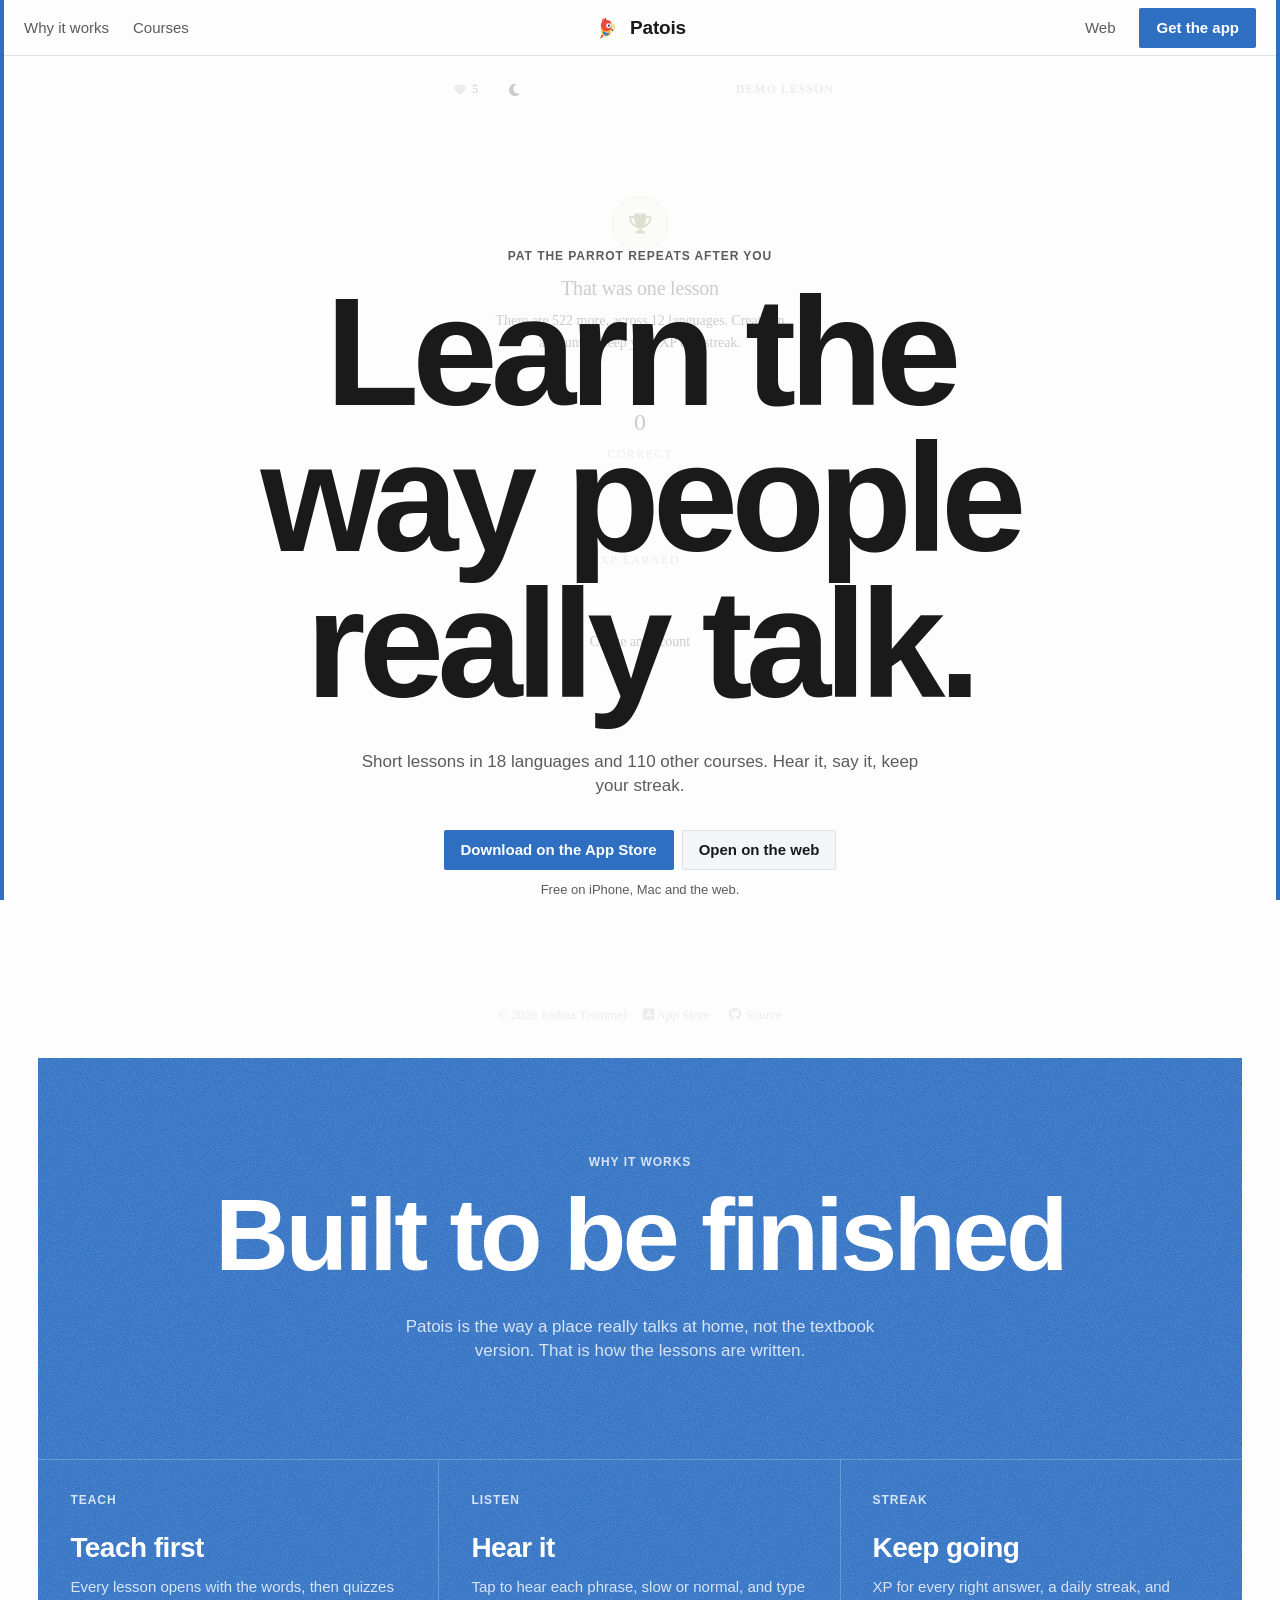
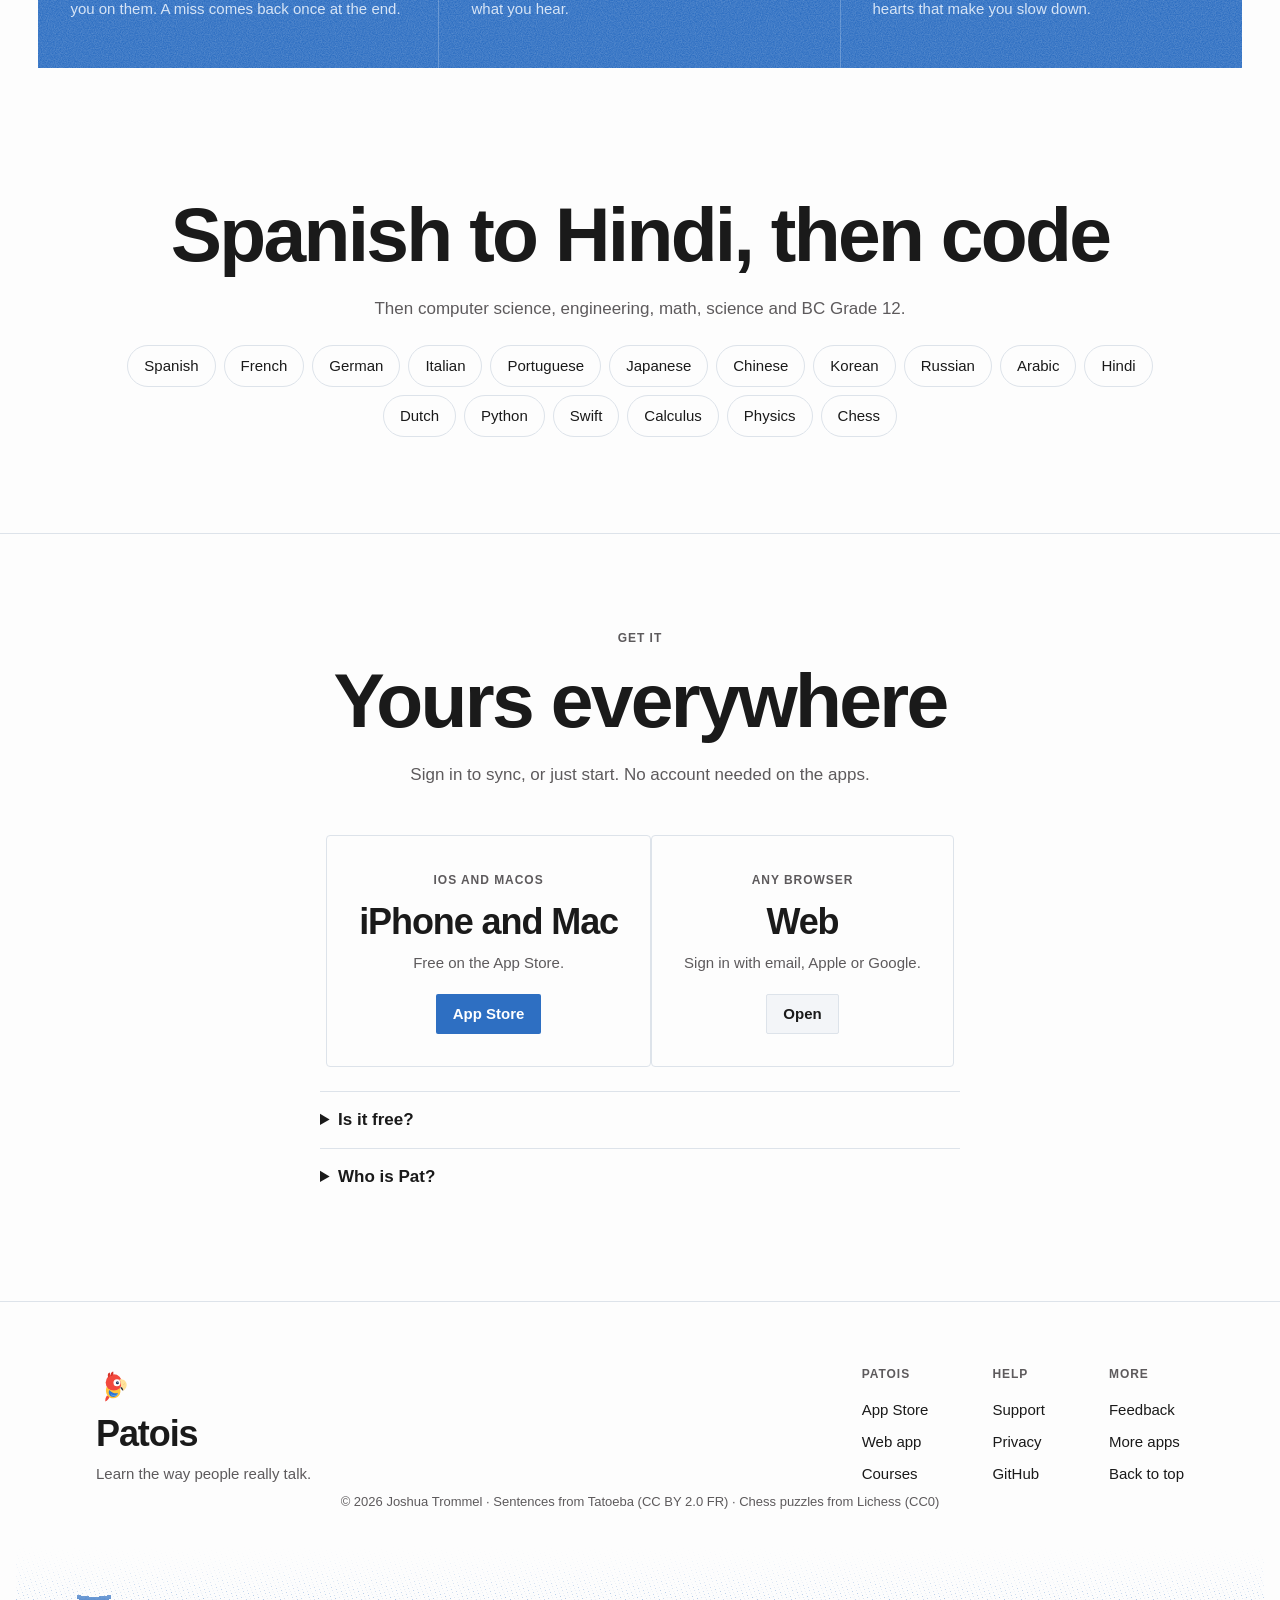
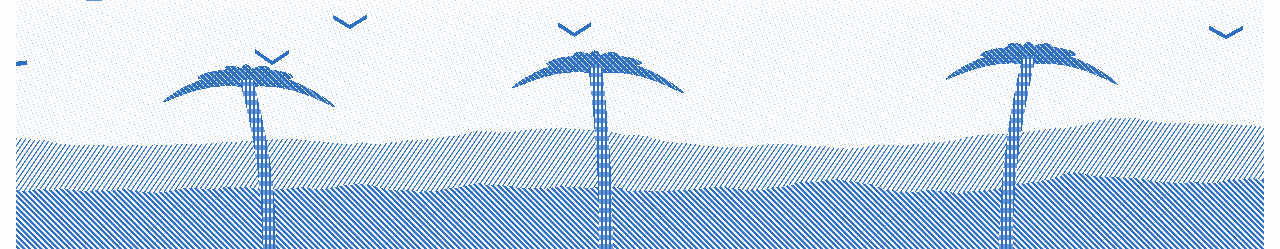
==== commit b98e1d43: "theme-color meta in the brand accent Co-Authored-By: Claude Opus 5.5 <noreply@anthropic.com> Claude-" ====
--- a/index.html
+++ b/index.html
@@ -3,6 +3,7 @@
 <head>
 <meta charset="utf-8">
 <meta name="viewport" content="width=device-width, initial-scale=1, viewport-fit=cover">
+<meta name="theme-color" content="#2E6FC2">
 <title>Patois: learn the way people really talk</title>
 <meta name="description" content="Short lessons in 18 languages and 110 other courses. Hear it, say it, keep your streak. Free on iPhone, Mac and the web.">
 <meta property="og:title" content="Patois">
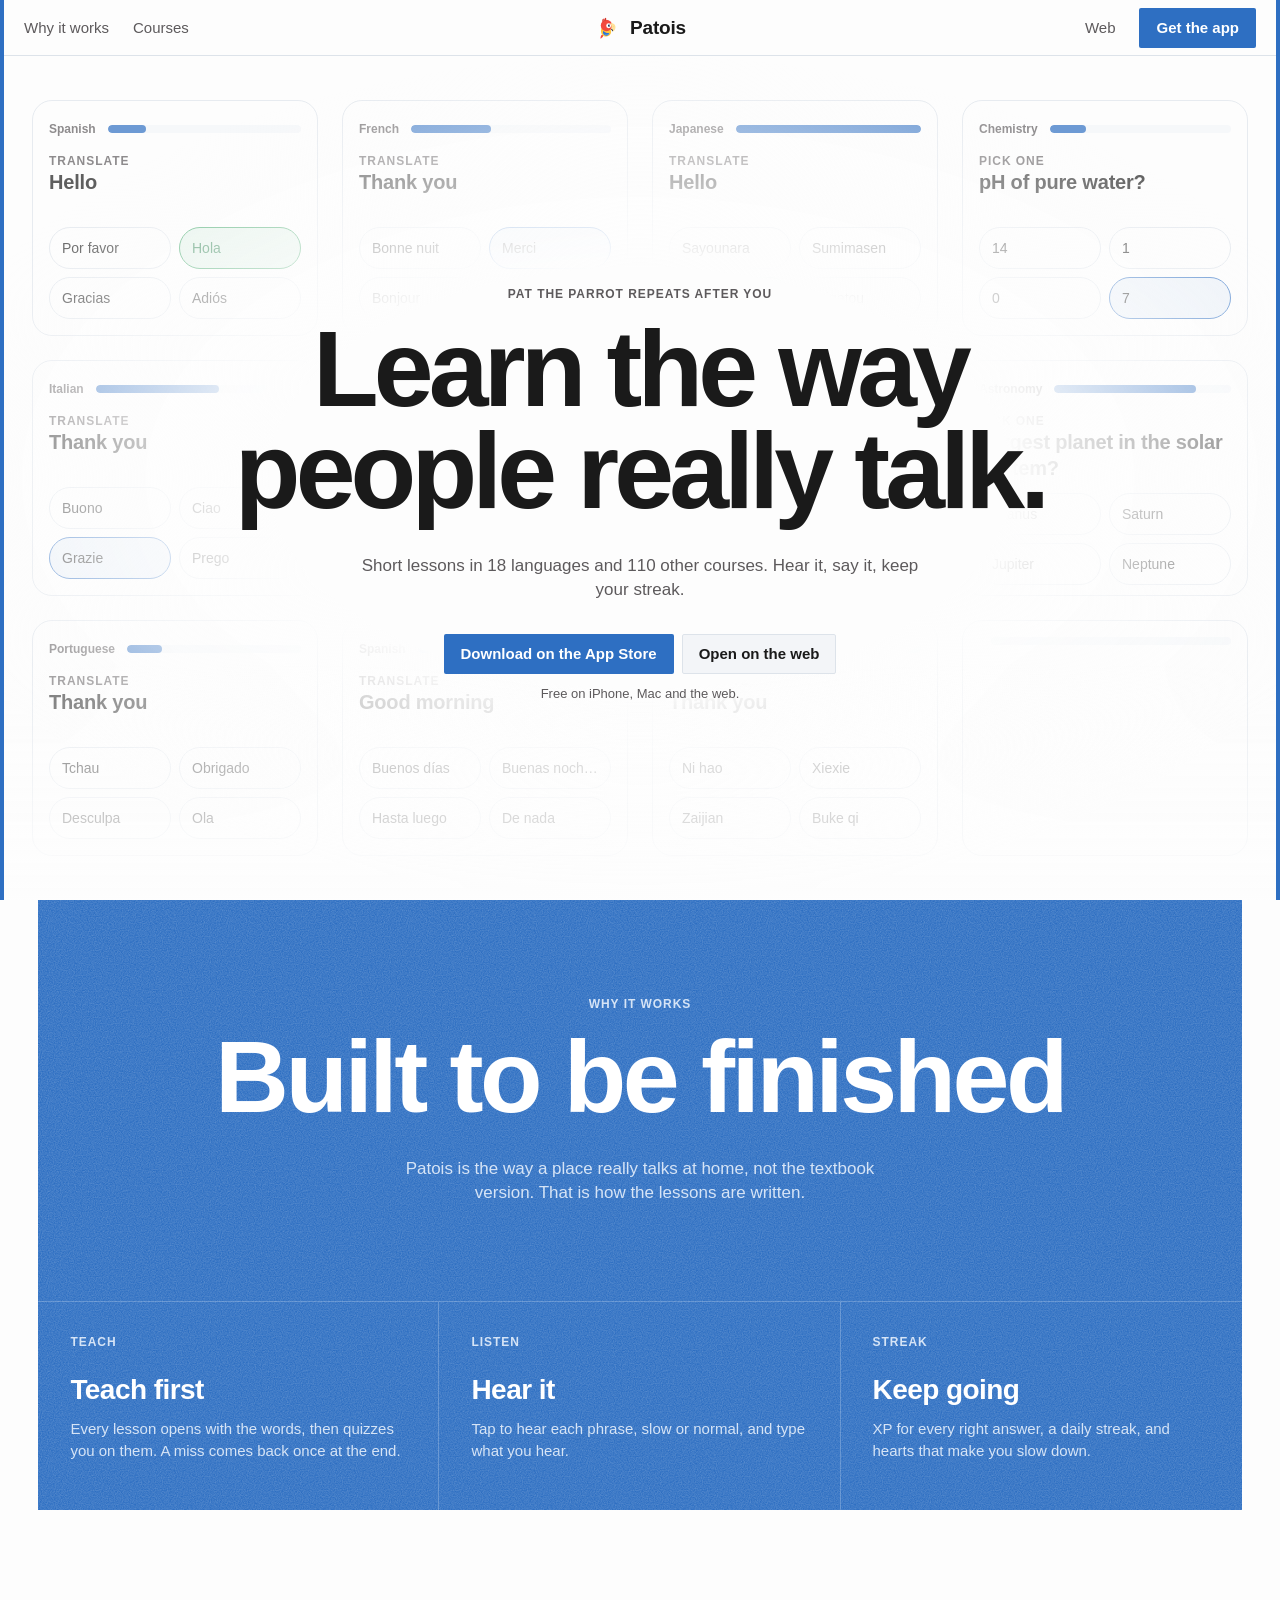
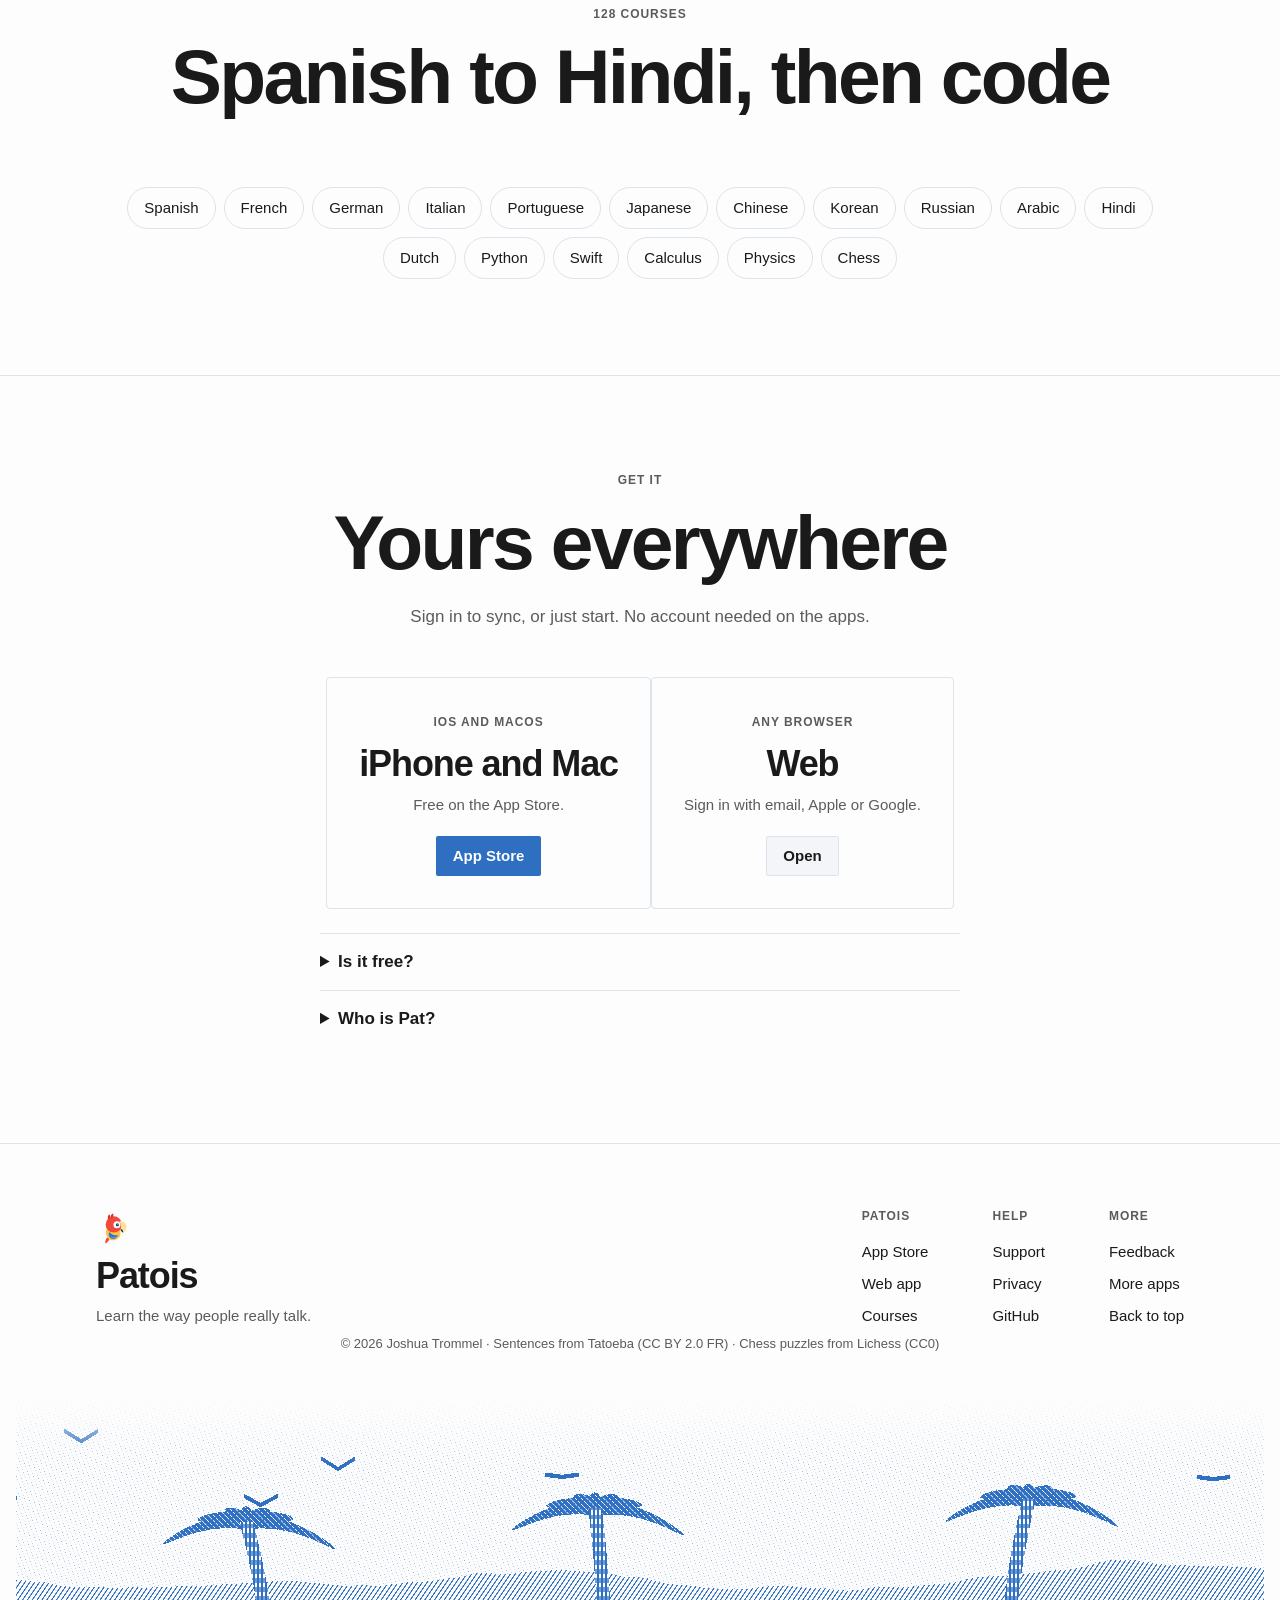
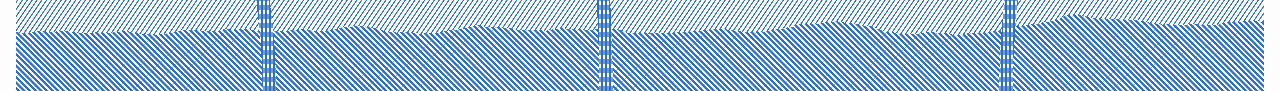
==== commit a398f448: "Landing: real lessons answer themselves behind the hero, with parallax; smaller H1, nav fits a phone" ====
--- a/index.html
+++ b/index.html
@@ -52,12 +52,8 @@
     <p class="fine">Free on iPhone, Mac and the web.</p>
   </div>
 
-  <div class="demo-wrap reveal" id="demo">
-    <div class="stage">
-      <iframe src="/app/?demo" title="Patois app" loading="lazy"></iframe>
-    </div>
-    <p class="demo-hint">That is the real app. Try a lesson right here.</p>
-  </div>
+  <!-- The real thing behind the copy: lessons from the course files answering themselves. Decoration only. -->
+  <div class="hero-bg" aria-hidden="true" inert><div class="lwall" id="lwall"></div></div>
 </section>
 
 <section class="band" id="features">
--- a/assets/landing.css
+++ b/assets/landing.css
@@ -16,7 +16,7 @@
 .center { text-align: center; }
 
 h1, h2, h3 { text-wrap: balance; }
-h1 { font-size: clamp(72px, 12vw, 176px); line-height: .95; font-weight: 700; letter-spacing: -.045em; }
+h1 { font-size: clamp(48px, 8.4vw, 128px); line-height: .95; font-weight: 700; letter-spacing: -.045em; }
 h2 { font-size: clamp(44px, 6vw, 96px); line-height: 1; font-weight: 700; letter-spacing: -.035em; }
 h3 { font-size: 28px; line-height: 32px; font-weight: 600; letter-spacing: -.02em; }
 .label { font-size: 12px; line-height: 16px; font-weight: 600; letter-spacing: .08em; text-transform: uppercase; color: var(--sub); margin-bottom: var(--sp-4); }
@@ -161,14 +161,29 @@
 .band-copy { margin-top: 0; padding-top: var(--sp-9); }
 .stage { padding-block: clamp(32px, 7vw, 112px); }
 
-/* Demo behind the hero (Joshua 2026-10-30): the live app sits under the copy, faded, as the hero's backdrop. */
-.hero { position: relative; isolation: isolate; overflow: hidden; min-height: min(92svh, 920px); display: grid; align-items: center; }
-.hero > .hero-copy { position: relative; z-index: 2; padding-block: var(--sp-9, 96px); }
-.hero > .demo-wrap { position: absolute; inset: 0; z-index: 0; margin: 0; opacity: .32 !important; transform: none !important; pointer-events: none; }
-.hero > .demo-wrap .stage { position: absolute; inset: 0; padding: 0; background: none; display: grid; place-items: center; }
-.hero > .demo-wrap .stage > iframe, .hero > .demo-wrap .stage > .editor { height: 100%; max-height: none; border-radius: 0; }
-.hero > .demo-wrap .demo-hint { display: none; }
-.hero::after { content: ""; position: absolute; inset: 0; z-index: 1; background: color-mix(in srgb, var(--bg) 40%, transparent); }
+/* Hero: a wall of real lessons answering themselves, a paper scrim behind the headline, a bottom fade for the parallax. */
+.hero { position: relative; isolation: isolate; overflow: hidden; min-height: calc(100svh - 56px); display: grid; align-items: center; }
+.hero > .hero-copy { position: relative; z-index: 2; padding-block: var(--sp-8, 64px); }
+.nav-end .btn { white-space: nowrap; }
+.hero::before { content: ""; position: absolute; inset: 0; z-index: 1; pointer-events: none; background: radial-gradient(ellipse 58% 50% at 50% 50%, var(--bg) 50%, transparent 100%); }
+.hero::after { content: ""; position: absolute; left: 0; right: 0; bottom: 0; height: 28%; z-index: 1; pointer-events: none; background: linear-gradient(transparent, var(--bg)); }
+.hero-bg { position: absolute; inset: 0; z-index: 0; pointer-events: none; transform: translate3d(0, var(--py, 0), 0); will-change: transform; }
+.lwall { height: 100%; max-width: 1440px; margin: 0 auto; padding: var(--sp-6); display: grid; grid-template-columns: repeat(4, 1fr); grid-auto-rows: 236px; gap: var(--sp-5); align-content: center; opacity: .7; }
+.lc { background: var(--bg); border: 1px solid var(--line); border-radius: 20px; padding: var(--sp-4); display: grid; grid-template-rows: auto auto 1fr; gap: var(--sp-3); overflow: hidden; }
+.lc-top { display: flex; align-items: center; gap: var(--sp-3); font-size: 12px; font-weight: 600; color: var(--sub); }
+.lc-bar { flex: 1; height: 8px; border-radius: 4px; background: var(--surface); overflow: hidden; }
+.lc-bar i { display: block; height: 100%; width: 0; background: var(--accent); border-radius: 4px; transition: width .5s ease; }
+.lc-q { font-size: 20px; line-height: 26px; font-weight: 700; letter-spacing: -.01em; }
+.lc-q small { display: block; font-size: 12px; line-height: 16px; font-weight: 600; color: var(--sub); letter-spacing: .08em; text-transform: uppercase; }
+.lc-ch { display: grid; grid-template-columns: 1fr 1fr; gap: var(--sp-2); align-content: end; }
+.lc-ch span { border: 1px solid var(--line); border-radius: 999px; padding: 8px 12px; font-size: 14px; font-weight: 500; white-space: nowrap; overflow: hidden; text-overflow: ellipsis; transition: background .25s ease, border-color .25s ease, color .25s ease; }
+.lc-ch .pick { border-color: var(--accent); background: color-mix(in srgb, var(--accent) 10%, transparent); }
+.lc-ch .ok { border-color: #2e9e5b; background: color-mix(in srgb, #2e9e5b 14%, transparent); color: #1f7a45; }
+@media (prefers-color-scheme: dark) { .lc-ch .ok { color: #6fd39a; } }
+@media (max-width: 1100px) { .lwall { grid-template-columns: repeat(3, 1fr); } }
+@media (max-width: 760px) { .lwall { grid-template-columns: repeat(2, 1fr); } }
+@media (max-width: 560px) { .lwall { grid-template-columns: 1fr; padding: var(--sp-4); grid-auto-rows: 210px; opacity: .5; } .hero::before { background: radial-gradient(ellipse 120% 46% at 50% 50%, var(--bg) 62%, transparent 100%); } }
 /* Footer scene from Atlin: the engraved harbour in this app's accent. */
 .foot { --scene-paper: var(--bg); --scene-ink: var(--accent); padding-bottom: 0; }
 .footer-scene { display: block; width: 100%; height: clamp(150px, 24vw, 340px); margin-top: var(--sp-6, 32px); }
+@media (max-width: 600px) { .nav { grid-template-columns: auto 1fr; } .nav-brand { grid-column: 1; } .nav-end { grid-column: 2; } }
